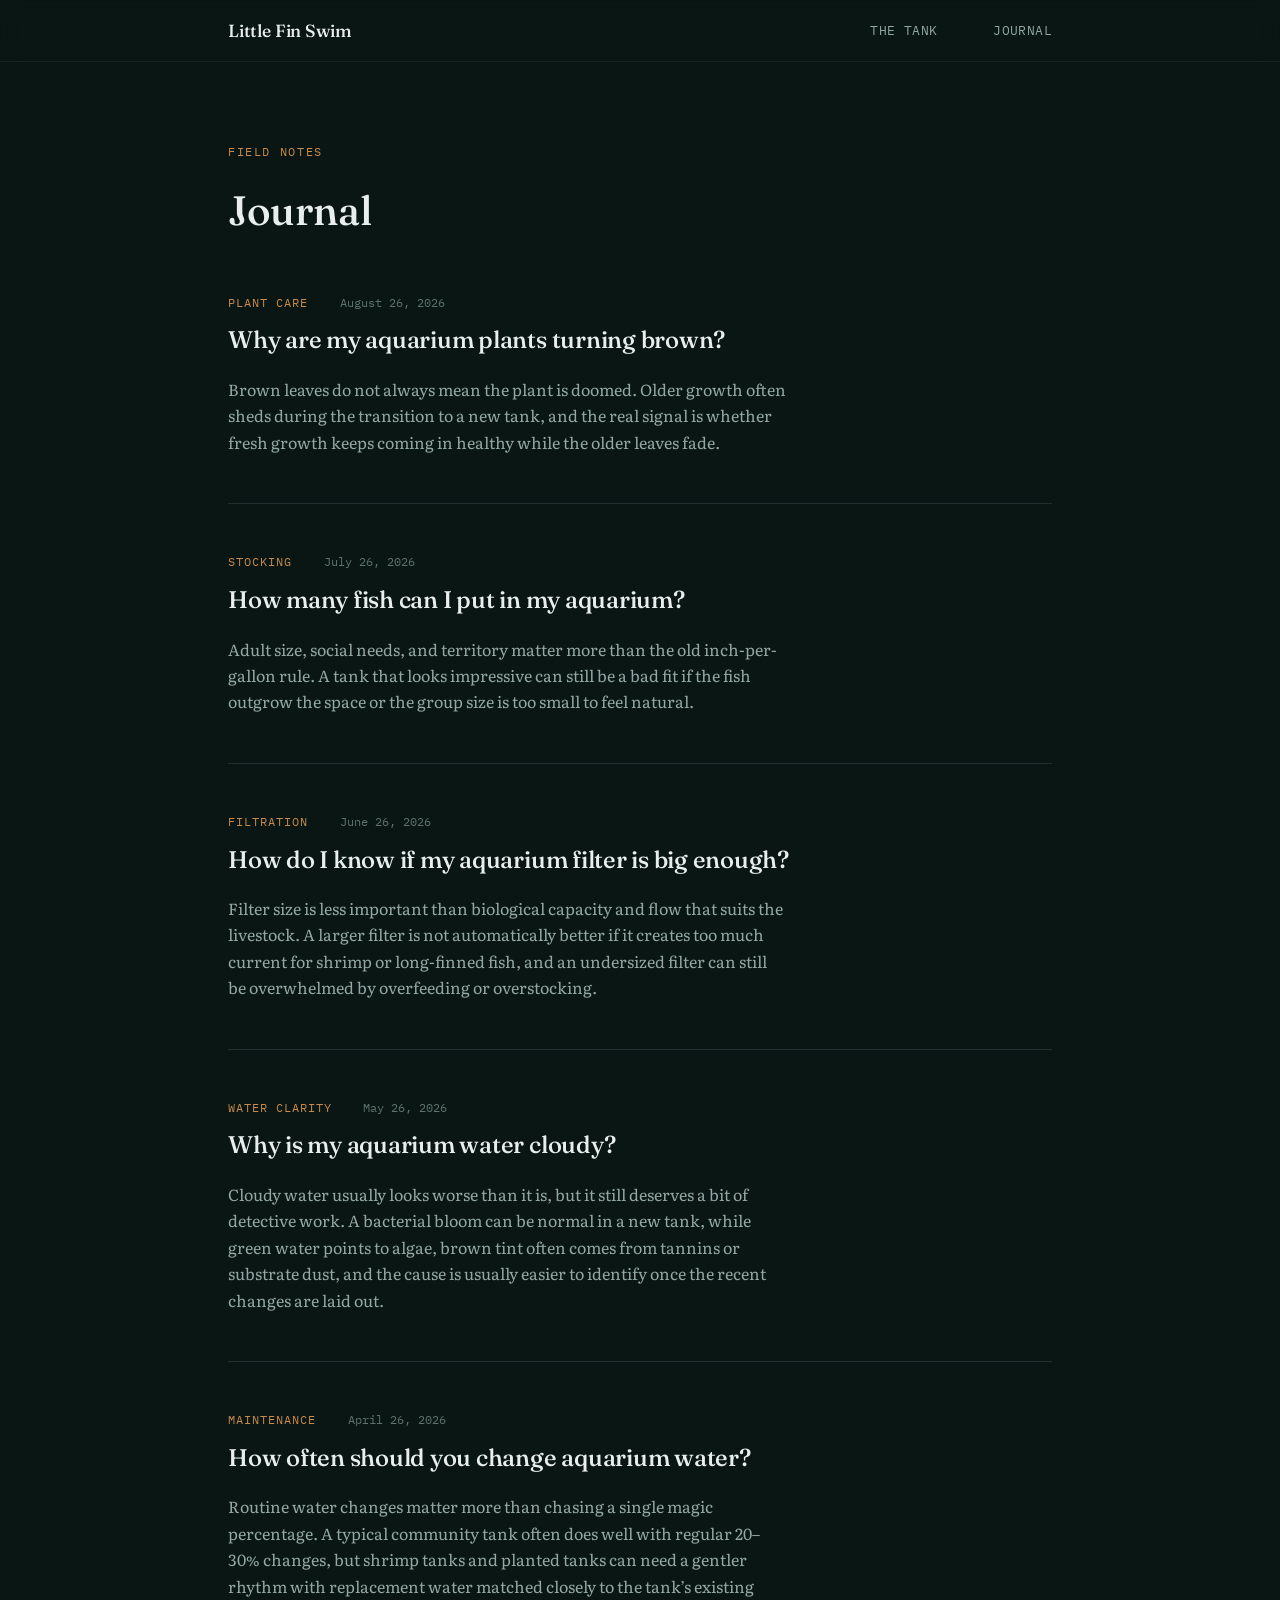
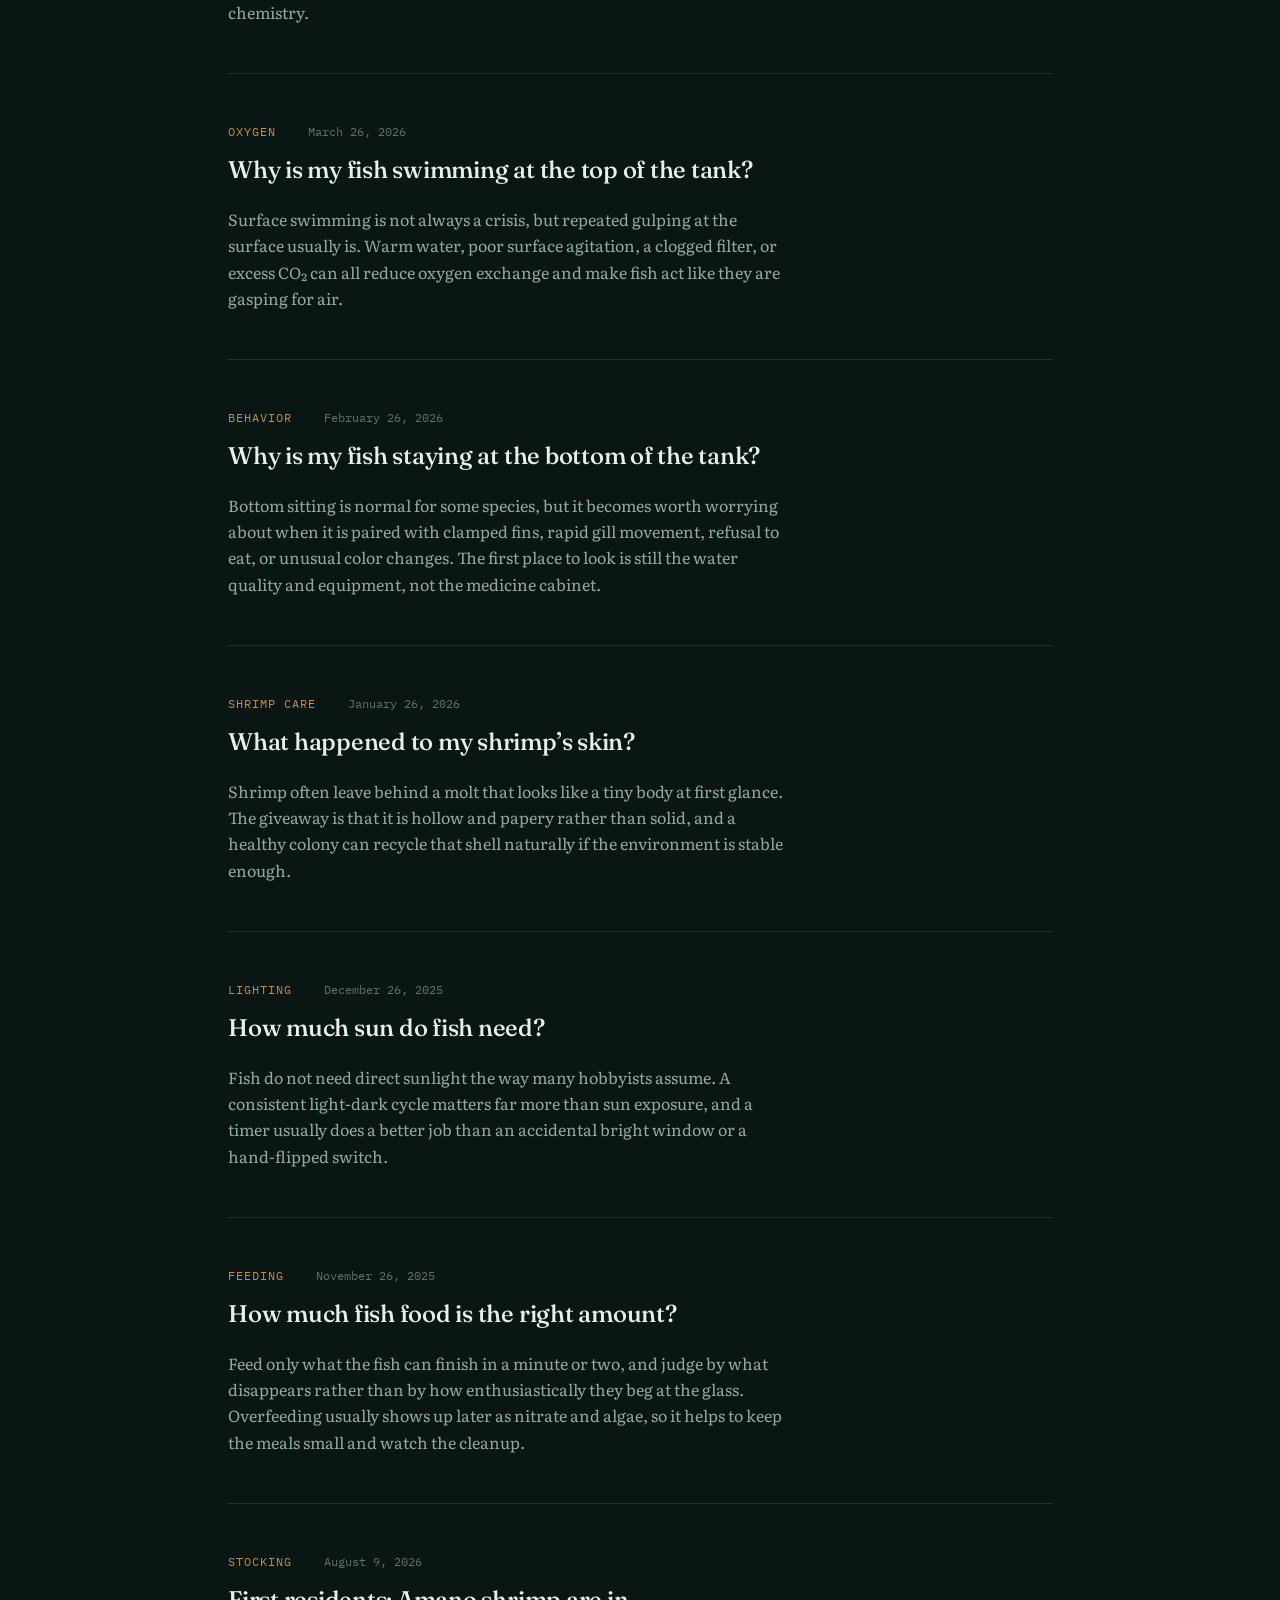
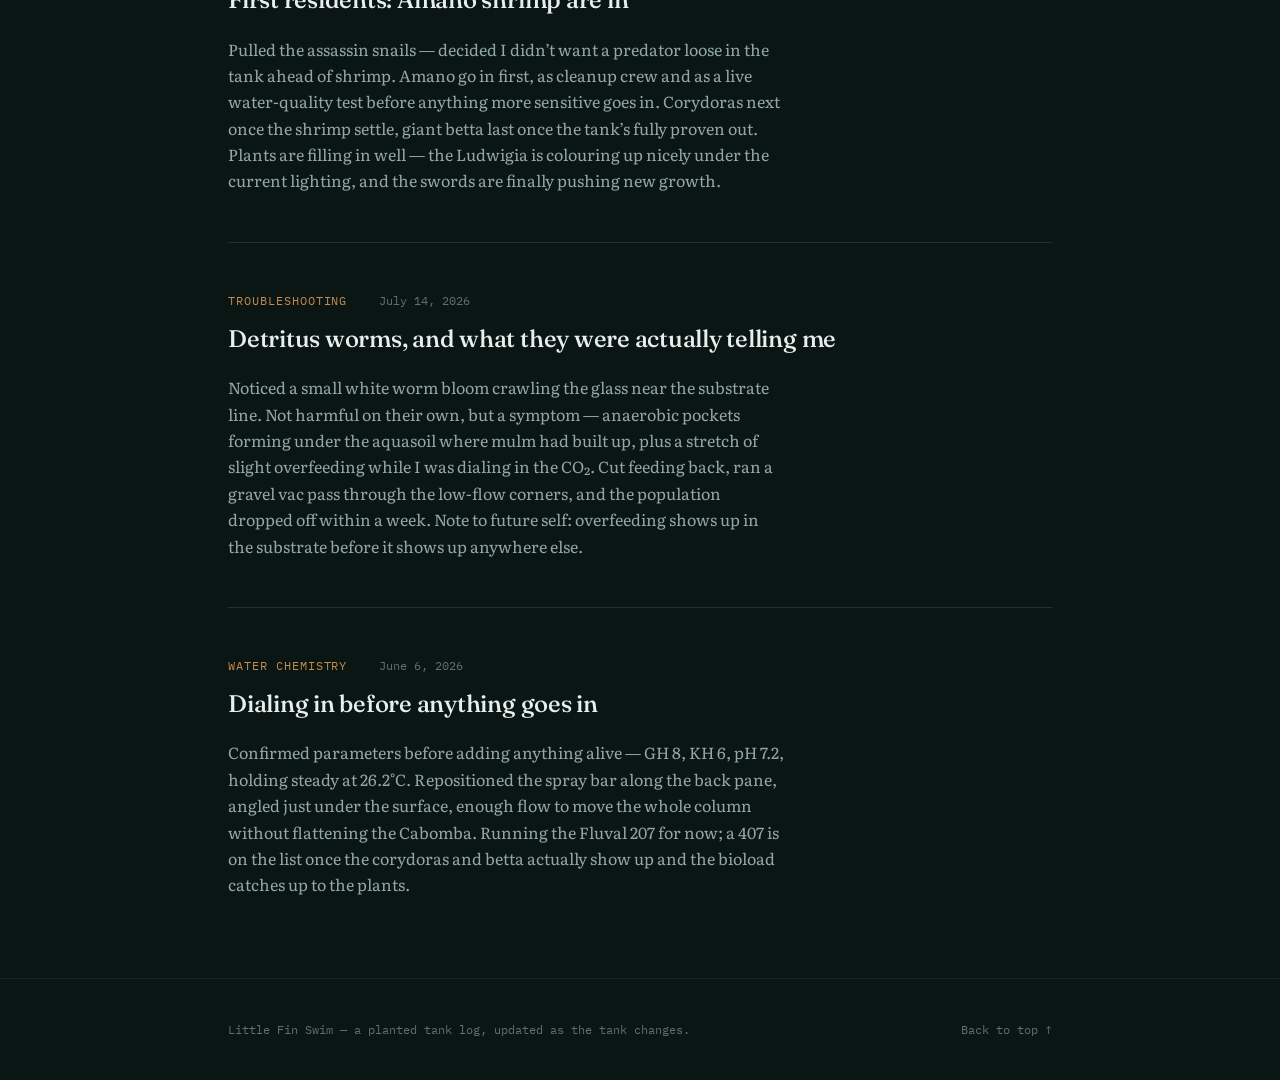
==== journal/index.html @ 365ba783 "Add monthly journal entries for aquarium questions Co-authored-by: ragingpersimmon <248596651+raging" ====
<!DOCTYPE html>
<html lang="en">
<head>
<meta charset="UTF-8">
<meta name="viewport" content="width=device-width, initial-scale=1.0">
<title>Journal — Little Fin Swim</title>
<meta name="description" content="Field notes from a 70L planted freshwater aquarium — stocking, water chemistry, and troubleshooting as the tank changes.">
<link rel="canonical" href="https://littlefinswim.net/journal/">
<meta property="og:type" content="website">
<meta property="og:url" content="https://littlefinswim.net/journal/">
<meta property="og:title" content="Journal — Little Fin Swim">
<meta property="og:description" content="Field notes from a 70L planted freshwater aquarium — stocking, water chemistry, and troubleshooting as the tank changes.">
<meta name="twitter:card" content="summary">
<meta name="twitter:url" content="https://littlefinswim.net/journal/">
<meta name="twitter:title" content="Journal — Little Fin Swim">
<meta name="twitter:description" content="Field notes from a 70L planted freshwater aquarium — stocking, water chemistry, and troubleshooting as the tank changes.">
<link rel="preconnect" href="https://fonts.googleapis.com">
<link rel="preconnect" href="https://fonts.gstatic.com" crossorigin>
<link href="https://fonts.googleapis.com/css2?family=Fraunces:ital,opsz,wght@0,9..144,300;0,9..144,400;0,9..144,600;1,9..144,400;1,9..144,500&family=Literata:ital,opsz,wght@0,7..72,400;0,7..72,500;1,7..72,400&family=IBM+Plex+Mono:wght@400;500;600&display=swap" rel="stylesheet">
<link rel="stylesheet" href="/style.css">
</head>
<body>

<header class="site-header">
  <div class="wrap site-header__inner">
    <a href="/" class="wordmark">Little Fin Swim</a>
    <nav class="site-nav">
      <a href="/tank/">The Tank</a>
      <a href="/journal/" aria-current="page">Journal</a>
    </nav>
  </div>
</header>

<main id="top">

  <section class="journal">
    <div class="wrap">
      <p class="eyebrow">Field notes</p>
      <h2 class="section-title">Journal</h2>

      <div class="entries">

        <article class="entry">
          <div class="entry__meta">
            <span class="entry__tag">Plant care</span>
            <time class="entry__date" datetime="2026-08-26">August 26, 2026</time>
          </div>
          <h3 class="entry__title">Why are my aquarium plants turning brown?</h3>
          <p>Brown leaves do not always mean the plant is doomed. Older growth often sheds during the transition to a new tank, and the real signal is whether fresh growth keeps coming in healthy while the older leaves fade.</p>
        </article>

        <article class="entry">
          <div class="entry__meta">
            <span class="entry__tag">Stocking</span>
            <time class="entry__date" datetime="2026-07-26">July 26, 2026</time>
          </div>
          <h3 class="entry__title">How many fish can I put in my aquarium?</h3>
          <p>Adult size, social needs, and territory matter more than the old inch-per-gallon rule. A tank that looks impressive can still be a bad fit if the fish outgrow the space or the group size is too small to feel natural.</p>
        </article>

        <article class="entry">
          <div class="entry__meta">
            <span class="entry__tag">Filtration</span>
            <time class="entry__date" datetime="2026-06-26">June 26, 2026</time>
          </div>
          <h3 class="entry__title">How do I know if my aquarium filter is big enough?</h3>
          <p>Filter size is less important than biological capacity and flow that suits the livestock. A larger filter is not automatically better if it creates too much current for shrimp or long-finned fish, and an undersized filter can still be overwhelmed by overfeeding or overstocking.</p>
        </article>

        <article class="entry">
          <div class="entry__meta">
            <span class="entry__tag">Water clarity</span>
            <time class="entry__date" datetime="2026-05-26">May 26, 2026</time>
          </div>
          <h3 class="entry__title">Why is my aquarium water cloudy?</h3>
          <p>Cloudy water usually looks worse than it is, but it still deserves a bit of detective work. A bacterial bloom can be normal in a new tank, while green water points to algae, brown tint often comes from tannins or substrate dust, and the cause is usually easier to identify once the recent changes are laid out.</p>
        </article>

        <article class="entry">
          <div class="entry__meta">
            <span class="entry__tag">Maintenance</span>
            <time class="entry__date" datetime="2026-04-26">April 26, 2026</time>
          </div>
          <h3 class="entry__title">How often should you change aquarium water?</h3>
          <p>Routine water changes matter more than chasing a single magic percentage. A typical community tank often does well with regular 20&ndash;30% changes, but shrimp tanks and planted tanks can need a gentler rhythm with replacement water matched closely to the tank&rsquo;s existing chemistry.</p>
        </article>

        <article class="entry">
          <div class="entry__meta">
            <span class="entry__tag">Oxygen</span>
            <time class="entry__date" datetime="2026-03-26">March 26, 2026</time>
          </div>
          <h3 class="entry__title">Why is my fish swimming at the top of the tank?</h3>
          <p>Surface swimming is not always a crisis, but repeated gulping at the surface usually is. Warm water, poor surface agitation, a clogged filter, or excess CO&#8322; can all reduce oxygen exchange and make fish act like they are gasping for air.</p>
        </article>

        <article class="entry">
          <div class="entry__meta">
            <span class="entry__tag">Behavior</span>
            <time class="entry__date" datetime="2026-02-26">February 26, 2026</time>
          </div>
          <h3 class="entry__title">Why is my fish staying at the bottom of the tank?</h3>
          <p>Bottom sitting is normal for some species, but it becomes worth worrying about when it is paired with clamped fins, rapid gill movement, refusal to eat, or unusual color changes. The first place to look is still the water quality and equipment, not the medicine cabinet.</p>
        </article>

        <article class="entry">
          <div class="entry__meta">
            <span class="entry__tag">Shrimp care</span>
            <time class="entry__date" datetime="2026-01-26">January 26, 2026</time>
          </div>
          <h3 class="entry__title">What happened to my shrimp&rsquo;s skin?</h3>
          <p>Shrimp often leave behind a molt that looks like a tiny body at first glance. The giveaway is that it is hollow and papery rather than solid, and a healthy colony can recycle that shell naturally if the environment is stable enough.</p>
        </article>

        <article class="entry">
          <div class="entry__meta">
            <span class="entry__tag">Lighting</span>
            <time class="entry__date" datetime="2025-12-26">December 26, 2025</time>
          </div>
          <h3 class="entry__title">How much sun do fish need?</h3>
          <p>Fish do not need direct sunlight the way many hobbyists assume. A consistent light-dark cycle matters far more than sun exposure, and a timer usually does a better job than an accidental bright window or a hand-flipped switch.</p>
        </article>

        <article class="entry">
          <div class="entry__meta">
            <span class="entry__tag">Feeding</span>
            <time class="entry__date" datetime="2025-11-26">November 26, 2025</time>
          </div>
          <h3 class="entry__title">How much fish food is the right amount?</h3>
          <p>Feed only what the fish can finish in a minute or two, and judge by what disappears rather than by how enthusiastically they beg at the glass. Overfeeding usually shows up later as nitrate and algae, so it helps to keep the meals small and watch the cleanup.</p>
        </article>

        <article class="entry">
          <div class="entry__meta">
            <span class="entry__tag">Stocking</span>
            <time class="entry__date" datetime="2026-08-09">August 9, 2026</time>
          </div>
          <h3 class="entry__title">First residents: Amano shrimp are in</h3>
          <p>Pulled the assassin snails — decided I didn&rsquo;t want a predator loose in the tank ahead of shrimp. Amano go in first, as cleanup crew and as a live water-quality test before anything more sensitive goes in. Corydoras next once the shrimp settle, giant betta last once the tank&rsquo;s fully proven out. Plants are filling in well — the Ludwigia is colouring up nicely under the current lighting, and the swords are finally pushing new growth.</p>
        </article>

        <article class="entry">
          <div class="entry__meta">
            <span class="entry__tag">Troubleshooting</span>
            <time class="entry__date" datetime="2026-07-14">July 14, 2026</time>
          </div>
          <h3 class="entry__title">Detritus worms, and what they were actually telling me</h3>
          <p>Noticed a small white worm bloom crawling the glass near the substrate line. Not harmful on their own, but a symptom — anaerobic pockets forming under the aquasoil where mulm had built up, plus a stretch of slight overfeeding while I was dialing in the CO&#8322;. Cut feeding back, ran a gravel vac pass through the low-flow corners, and the population dropped off within a week. Note to future self: overfeeding shows up in the substrate before it shows up anywhere else.</p>
        </article>

        <article class="entry">
          <div class="entry__meta">
            <span class="entry__tag">Water chemistry</span>
            <time class="entry__date" datetime="2026-06-06">June 6, 2026</time>
          </div>
          <h3 class="entry__title">Dialing in before anything goes in</h3>
          <p>Confirmed parameters before adding anything alive — GH 8, KH 6, pH 7.2, holding steady at 26.2&deg;C. Repositioned the spray bar along the back pane, angled just under the surface, enough flow to move the whole column without flattening the Cabomba. Running the Fluval 207 for now; a 407 is on the list once the corydoras and betta actually show up and the bioload catches up to the plants.</p>
        </article>

      </div>
    </div>
  </section>

</main>

<footer class="site-footer">
  <div class="wrap site-footer__inner">
    <p>Little Fin Swim — a planted tank log, updated as the tank changes.</p>
    <a href="#top" class="back-to-top">Back to top ↑</a>
  </div>
</footer>

<script src="/script.js"></script>
</body>
</html>
---- style.css ----
/* ===================================================================
  LITTLE FIN SWIM - design tokens
   Palette pulled from the subject itself: deep tank water, driftwood
   tannin, plant foliage, and the pale glint of light on the surface.
   =================================================================== */

:root {
  --color-bg:          #0A1614;   /* deep tank water */
  --color-bg-alt:      #0F2320;   /* slightly lifted water panel */
  --color-bg-panel:    #16110C;   /* substrate — dark warm brown-black */
  --color-text:        #E7EEEC;
  --color-text-muted:  #93A8A3;
  --color-text-faint:  #5E726D;

  --color-amber:       #C68A4B;   /* tannin / driftwood */
  --color-amber-soft:  #8C6238;
  --color-green:       #5C8A62;   /* plant growth */
  --color-green-soft:  #3E5E43;
  --color-surface:     #DCEEE8;   /* surface highlight */

  --color-border:      rgba(220, 238, 232, 0.12);
  --color-border-soft: rgba(220, 238, 232, 0.07);

  --font-display: 'Fraunces', 'Iowan Old Style', serif;
  --font-body:    'Literata', Georgia, serif;
  --font-mono:    'IBM Plex Mono', 'SFMono-Regular', Menlo, monospace;

  --wrap-width: 880px;
  --space-1: 0.5rem;
  --space-2: 1rem;
  --space-3: 1.75rem;
  --space-4: 3rem;
  --space-5: 5rem;
  --space-6: 8rem;

  --ease: cubic-bezier(0.16, 1, 0.3, 1);
}

/* ===================================================================
   Reset / base
   =================================================================== */

*, *::before, *::after { box-sizing: border-box; }

html {
  background: var(--color-bg);
  scroll-behavior: smooth;
}

body {
  margin: 0;
  background: var(--color-bg);
  color: var(--color-text);
  font-family: var(--font-body);
  line-height: 1.65;
  text-rendering: optimizeLegibility;
}

img, svg { display: block; max-width: 100%; }

a {
  color: inherit;
  text-underline-offset: 3px;
}

a:hover { text-decoration-color: currentColor; }

:focus-visible {
  outline: 2px solid var(--color-surface);
  outline-offset: 3px;
  border-radius: 2px;
}

.wrap {
  max-width: var(--wrap-width);
  margin-inline: auto;
  padding-inline: var(--space-3);
}

.eyebrow {
  font-family: var(--font-mono);
  font-size: 0.72rem;
  letter-spacing: 0.14em;
  text-transform: uppercase;
  color: var(--color-amber);
  margin: 0 0 var(--space-2);
}

.section-title {
  font-family: var(--font-display);
  font-weight: 500;
  font-size: clamp(1.9rem, 3.2vw, 2.6rem);
  margin: 0 0 var(--space-4);
  letter-spacing: -0.01em;
}

.note {
  font-family: var(--font-mono);
  font-size: 0.8rem;
  color: var(--color-text-faint);
}

/* ===================================================================
   Header
   =================================================================== */

.site-header {
  position: sticky;
  top: 0;
  z-index: 10;
  background: rgba(10, 22, 20, 0.82);
  backdrop-filter: blur(10px);
  border-bottom: 1px solid var(--color-border-soft);
}

.site-header__inner {
  display: flex;
  align-items: center;
  justify-content: space-between;
  padding-block: var(--space-2);
}

.wordmark {
  font-family: var(--font-display);
  font-weight: 500;
  font-size: 1.1rem;
  letter-spacing: -0.01em;
  text-decoration: none;
  white-space: nowrap;
}

.site-nav {
  display: flex;
  gap: var(--space-3);
  font-family: var(--font-mono);
  font-size: 0.8rem;
  letter-spacing: 0.03em;
  text-transform: uppercase;
}

.site-nav a { text-decoration: none; color: var(--color-text-muted); }
.site-nav a:hover { color: var(--color-surface); }
.site-nav a:not(:last-child) { margin-right: var(--space-3); }

/* ===================================================================
   Hero
   =================================================================== */

.hero {
  position: relative;
  padding-top: var(--space-6);
  padding-bottom: var(--space-4);
  overflow: hidden;
  background:
    radial-gradient(60% 50% at 50% 0%, rgba(92, 138, 98, 0.10), transparent 70%),
    var(--color-bg);
}

.hero__inner { position: relative; z-index: 2; text-align: center; }

.hero__title {
  font-family: var(--font-display);
  font-weight: 400;
  font-style: italic;
  font-size: clamp(2.8rem, 8vw, 5rem);
  line-height: 1.05;
  margin: 0 0 var(--space-3);
  letter-spacing: -0.01em;
}

.hero__tagline {
  font-size: 1.05rem;
  color: var(--color-text-muted);
  max-width: 34em;
  margin-inline: auto;
}

.tank-scene {
  position: relative;
  width: min(100%, 680px);
  aspect-ratio: 16 / 7;
  margin: var(--space-4) auto 0;
  overflow: hidden;
  border: 1px solid rgba(220, 238, 232, 0.18);
  border-radius: 8px;
  background:
    linear-gradient(180deg, rgba(220, 238, 232, 0.16), transparent 24%),
    radial-gradient(circle at 20% 15%, rgba(198, 138, 75, 0.20), transparent 30%),
    linear-gradient(180deg, #173a36 0%, #102623 58%, #15100b 100%);
  box-shadow: 0 28px 70px rgba(0, 0, 0, 0.32), inset 0 0 0 1px rgba(255, 255, 255, 0.03);
}

.tank-scene::before {
  content: '';
  position: absolute;
  inset: 11% 5% auto;
  height: 1px;
  background: linear-gradient(90deg, transparent, rgba(220, 238, 232, 0.7), transparent);
}

.tank-scene__water,
.tank-scene__light,
.tank-scene__bubbles,
.tank-scene__plant,
.tank-scene__wood,
.tank-scene__fish,
.tank-scene__shrimp,
.tank-scene__substrate { position: absolute; }

.tank-scene__water {
  inset: 0;
  background: repeating-linear-gradient(160deg, transparent 0 22px, rgba(220, 238, 232, 0.035) 23px 24px);
  opacity: 0.55;
}

.tank-scene__light {
  top: -16%;
  left: 18%;
  width: 22%;
  height: 130%;
  background: linear-gradient(90deg, transparent, rgba(220, 238, 232, 0.10), transparent);
  transform: rotate(12deg);
}

.tank-scene__substrate {
  left: 0;
  right: 0;
  bottom: 0;
  height: 18%;
  background:
    radial-gradient(circle at 10% 30%, rgba(198, 138, 75, 0.28) 0 2px, transparent 3px),
    radial-gradient(circle at 55% 45%, rgba(220, 238, 232, 0.13) 0 1px, transparent 2px),
    linear-gradient(180deg, #23180f, #120d08);
}

.tank-scene__plant { bottom: 15%; width: 26%; height: 58%; }
.tank-scene__plant--left { left: 8%; }
.tank-scene__plant--right { right: 8%; transform: scaleX(-1); }

.tank-scene__plant span {
  position: absolute;
  bottom: 0;
  width: 10px;
  border-radius: 999px 999px 0 0;
  background: linear-gradient(180deg, #79a76e, #315839);
  transform-origin: bottom center;
}

.tank-scene__plant span:nth-child(1) { left: 18%; height: 82%; transform: rotate(-8deg); }
.tank-scene__plant span:nth-child(2) { left: 42%; height: 100%; transform: rotate(5deg); }
.tank-scene__plant span:nth-child(3) { left: 64%; height: 70%; transform: rotate(13deg); }

.tank-scene__wood {
  left: 30%;
  bottom: 17%;
  width: 31%;
  height: 13%;
  border-radius: 55% 35% 45% 20%;
  background: linear-gradient(135deg, #6f4727, #2a190d 72%);
  transform: rotate(-7deg);
  box-shadow: inset 12px 0 22px rgba(255, 221, 170, 0.08);
}

.tank-scene__fish {
  right: 25%;
  top: 40%;
  width: 13%;
  height: 13%;
  border-radius: 64% 40% 54% 46%;
  background: linear-gradient(90deg, #b35f46, #253d3d);
  box-shadow: 18px 4px 0 -8px rgba(179, 95, 70, 0.75);
}

.tank-scene__fish::before {
  content: '';
  position: absolute;
  right: -22%;
  top: 18%;
  border-style: solid;
  border-width: 12px 0 12px 22px;
  border-color: transparent transparent transparent rgba(179, 95, 70, 0.72);
}

.tank-scene__shrimp {
  left: 20%;
  bottom: 22%;
  width: 8%;
  height: 6%;
  border: 2px solid rgba(220, 238, 232, 0.72);
  border-left-color: transparent;
  border-bottom-color: transparent;
  border-radius: 50%;
  transform: rotate(-12deg);
}

.tank-scene__shrimp::after {
  content: '';
  position: absolute;
  right: -10px;
  top: 45%;
  width: 18px;
  height: 1px;
  background: rgba(220, 238, 232, 0.55);
  transform: rotate(22deg);
}

.tank-scene__bubbles span {
  position: absolute;
  width: 6px;
  height: 6px;
  border: 1px solid rgba(220, 238, 232, 0.48);
  border-radius: 50%;
}

.tank-scene__bubbles span:nth-child(1) { left: 55%; top: 58%; }
.tank-scene__bubbles span:nth-child(2) { left: 57%; top: 44%; width: 4px; height: 4px; }
.tank-scene__bubbles span:nth-child(3) { left: 54%; top: 31%; width: 8px; height: 8px; }
.tank-scene__bubbles span:nth-child(4) { left: 58%; top: 20%; width: 3px; height: 3px; }

/* floating bubbles — restrained, slow, ambient only */
.hero__bubbles {
  position: absolute;
  inset: 0;
  z-index: 1;
  pointer-events: none;
}

.hero__bubbles span {
  position: absolute;
  bottom: -20px;
  width: 6px;
  height: 6px;
  border-radius: 50%;
  background: radial-gradient(circle at 35% 30%, rgba(220,238,232,0.55), rgba(220,238,232,0.05));
  animation: rise linear infinite;
  opacity: 0;
}

.hero__bubbles span:nth-child(1) { left: 8%;  width: 4px;  height: 4px;  animation-duration: 14s; animation-delay: 0s; }
.hero__bubbles span:nth-child(2) { left: 18%; width: 7px;  height: 7px;  animation-duration: 19s; animation-delay: 2s; }
.hero__bubbles span:nth-child(3) { left: 34%; width: 3px;  height: 3px;  animation-duration: 16s; animation-delay: 5s; }
.hero__bubbles span:nth-child(4) { left: 52%; width: 5px;  height: 5px;  animation-duration: 21s; animation-delay: 1s; }
.hero__bubbles span:nth-child(5) { left: 67%; width: 4px;  height: 4px;  animation-duration: 17s; animation-delay: 7s; }
.hero__bubbles span:nth-child(6) { left: 81%; width: 6px;  height: 6px;  animation-duration: 20s; animation-delay: 3s; }
.hero__bubbles span:nth-child(7) { left: 92%; width: 3px;  height: 3px;  animation-duration: 15s; animation-delay: 9s; }

@keyframes rise {
  0%   { transform: translateY(0) translateX(0);    opacity: 0; }
  8%   { opacity: 0.5; }
  92%  { opacity: 0.35; }
  100% { transform: translateY(-92vh) translateX(14px); opacity: 0; }
}

/* the surface line - signature element */
.surface-line {
  position: relative;
  z-index: 2;
  margin-block: var(--space-4);
  height: 40px;
}

.surface-line__svg {
  width: 100%;
  height: 60px;
  overflow: visible;
}

.surface-line__line {
  fill: none;
  stroke: url(#surfaceLineGradient);
  stroke-width: 1.5;
  stroke-linecap: round;
  animation: shimmer 10s var(--ease) infinite alternate;
}

.surface-line__glow {
  fill: none;
  stroke: var(--color-surface);
  stroke-width: 8;
  stroke-linecap: round;
  opacity: 0.06;
  filter: blur(4px);
}

@keyframes shimmer {
  0%   { stroke-width: 1.2; opacity: 0.75; }
  100% { stroke-width: 1.8; opacity: 1; }
}

.readout {
  display: flex;
  justify-content: center;
  gap: var(--space-4);
  margin: 0;
  padding: 0;
  flex-wrap: wrap;
}

.readout__item {
  text-align: center;
}

.readout__item:not(:last-child) { margin-right: var(--space-4); }

.readout__item dt {
  font-family: var(--font-mono);
  font-size: 0.68rem;
  letter-spacing: 0.12em;
  text-transform: uppercase;
  color: var(--color-text-faint);
  margin-bottom: 0.3rem;
}

.readout__item dd {
  font-family: var(--font-mono);
  font-size: 1.15rem;
  color: var(--color-surface);
  margin: 0;
}

/* section dividers - smaller echo of the surface motif */
.divider {
  line-height: 0;
  color: var(--color-border);
}

.divider svg {
  width: 100%;
  height: 24px;
}

.divider path {
  fill: none;
  stroke: currentColor;
  stroke-width: 1;
}

/* ===================================================================
   Tank section
   =================================================================== */

.tank {
  padding-block: var(--space-5);
  background: var(--color-bg-alt);
}

.tank__grid {
  display: grid;
  grid-template-columns: 1fr 1fr;
  gap: var(--space-4);
}

.spec-card {
  background: var(--color-bg-panel);
  border: 1px solid var(--color-border-soft);
  border-radius: 6px;
  padding: var(--space-3);
}

.spec-card__title {
  font-family: var(--font-mono);
  font-size: 0.78rem;
  letter-spacing: 0.1em;
  text-transform: uppercase;
  color: var(--color-green);
  margin: 0 0 var(--space-2);
}

.spec-card__title--spaced { margin-top: var(--space-3); }

.spec-list {
  margin: 0;
  display: grid;
  gap: var(--space-2);
}

.spec-list__row {
  display: grid;
  grid-template-columns: 9rem 1fr;
  gap: var(--space-2);
  padding-bottom: var(--space-2);
  border-bottom: 1px solid var(--color-border-soft);
}

.spec-list__row:last-child { border-bottom: none; padding-bottom: 0; }

.spec-list__row dt {
  font-family: var(--font-mono);
  font-size: 0.78rem;
  color: var(--color-text-faint);
}

.spec-list__row dd {
  margin: 0;
  font-size: 0.95rem;
}

.plant-list {
  list-style: none;
  margin: 0 0 var(--space-1);
  padding: 0;
  display: grid;
  gap: 0.55rem;
}

.plant-list li {
  font-size: 0.95rem;
  padding-left: 1.1rem;
  position: relative;
}

.plant-list li::before {
  content: '';
  position: absolute;
  left: 0;
  top: 0.55em;
  width: 5px;
  height: 5px;
  border-radius: 50%;
  background: var(--color-green);
}

.stocking-plan {
  list-style: none;
  margin: 0 0 var(--space-2);
  padding: 0;
  display: flex;
  flex-wrap: wrap;
  gap: 0.5rem;
  align-items: center;
  font-family: var(--font-mono);
  font-size: 0.85rem;
}

.stocking-plan li {
  padding: 0.3rem 0.7rem;
  border: 1px solid var(--color-border);
  border-radius: 100px;
  color: var(--color-text-muted);
}

.stocking-plan li.is-done {
  border-color: var(--color-green);
  color: var(--color-surface);
}

.stocking-plan li:not(:last-child)::after {
  content: '→';
  margin-left: 0.6rem;
  color: var(--color-text-faint);
}

/* ===================================================================
   Journal section
   =================================================================== */

.journal { padding-block: var(--space-5); }

.entries {
  display: grid;
  gap: var(--space-4);
}

.entry {
  padding-top: var(--space-4);
  border-top: 1px solid var(--color-border);
}

.entry:first-child { border-top: none; padding-top: 0; }

.entry__meta {
  display: flex;
  align-items: center;
  gap: var(--space-2);
  margin-bottom: var(--space-1);
  font-family: var(--font-mono);
  font-size: 0.75rem;
}

.entry__tag {
  color: var(--color-amber);
  text-transform: uppercase;
  letter-spacing: 0.08em;
  margin-right: var(--space-2);
}

.entry__date {
  color: var(--color-text-faint);
}

.entry__title {
  font-family: var(--font-display);
  font-weight: 500;
  font-size: 1.5rem;
  margin: 0 0 var(--space-2);
  letter-spacing: -0.01em;
}

.entry p {
  margin: 0;
  color: var(--color-text-muted);
  max-width: 62ch;
}

.entry p em, .entry p i { color: var(--color-text); }

/* ===================================================================
   Page nav — homepage links out to subpages
   =================================================================== */

.page-nav { padding-block: var(--space-5); }

.page-nav__list {
  list-style: none;
  margin: 0;
  padding: 0;
  display: grid;
  grid-template-columns: 1fr 1fr;
  gap: var(--space-4);
}

.page-nav__link {
  display: block;
  height: 100%;
  padding: var(--space-3);
  background: var(--color-bg-panel);
  border: 1px solid var(--color-border-soft);
  border-radius: 6px;
  text-decoration: none;
}

.page-nav__link:hover { border-color: var(--color-border); }

.page-nav__link:hover .page-nav__title { color: var(--color-surface); }

.page-nav__title {
  display: block;
  font-family: var(--font-display);
  font-weight: 500;
  font-size: 1.3rem;
  letter-spacing: -0.01em;
  color: var(--color-text);
  margin-bottom: var(--space-1);
}

.page-nav__title::after {
  content: ' →';
  color: var(--color-amber);
}

.page-nav__desc {
  display: block;
  font-size: 0.9rem;
  color: var(--color-text-muted);
}

/* ===================================================================
   Footer
   =================================================================== */

.site-footer {
  border-top: 1px solid var(--color-border-soft);
  padding-block: var(--space-3);
}

.site-footer__inner {
  display: flex;
  justify-content: space-between;
  align-items: center;
  flex-wrap: wrap;
  gap: var(--space-2);
  font-family: var(--font-mono);
  font-size: 0.78rem;
  color: var(--color-text-faint);
}

.back-to-top { text-decoration: none; }
.back-to-top:hover { color: var(--color-surface); }

/* ===================================================================
   Responsive
   =================================================================== */

@media (max-width: 760px) {
  :root { --wrap-width: 100%; }

  .tank__grid { grid-template-columns: 1fr; }

  .page-nav__list { grid-template-columns: 1fr; }

  .site-nav { gap: var(--space-2); }

  .readout { gap: var(--space-3); }

  .spec-list__row { grid-template-columns: 1fr; gap: 0.25rem; }
}

/* ===================================================================
   Reduced motion
   =================================================================== */

@media (prefers-reduced-motion: reduce) {
  html { scroll-behavior: auto; }

  .hero__bubbles span { animation: none; display: none; }
  .surface-line__line { animation: none; }
}
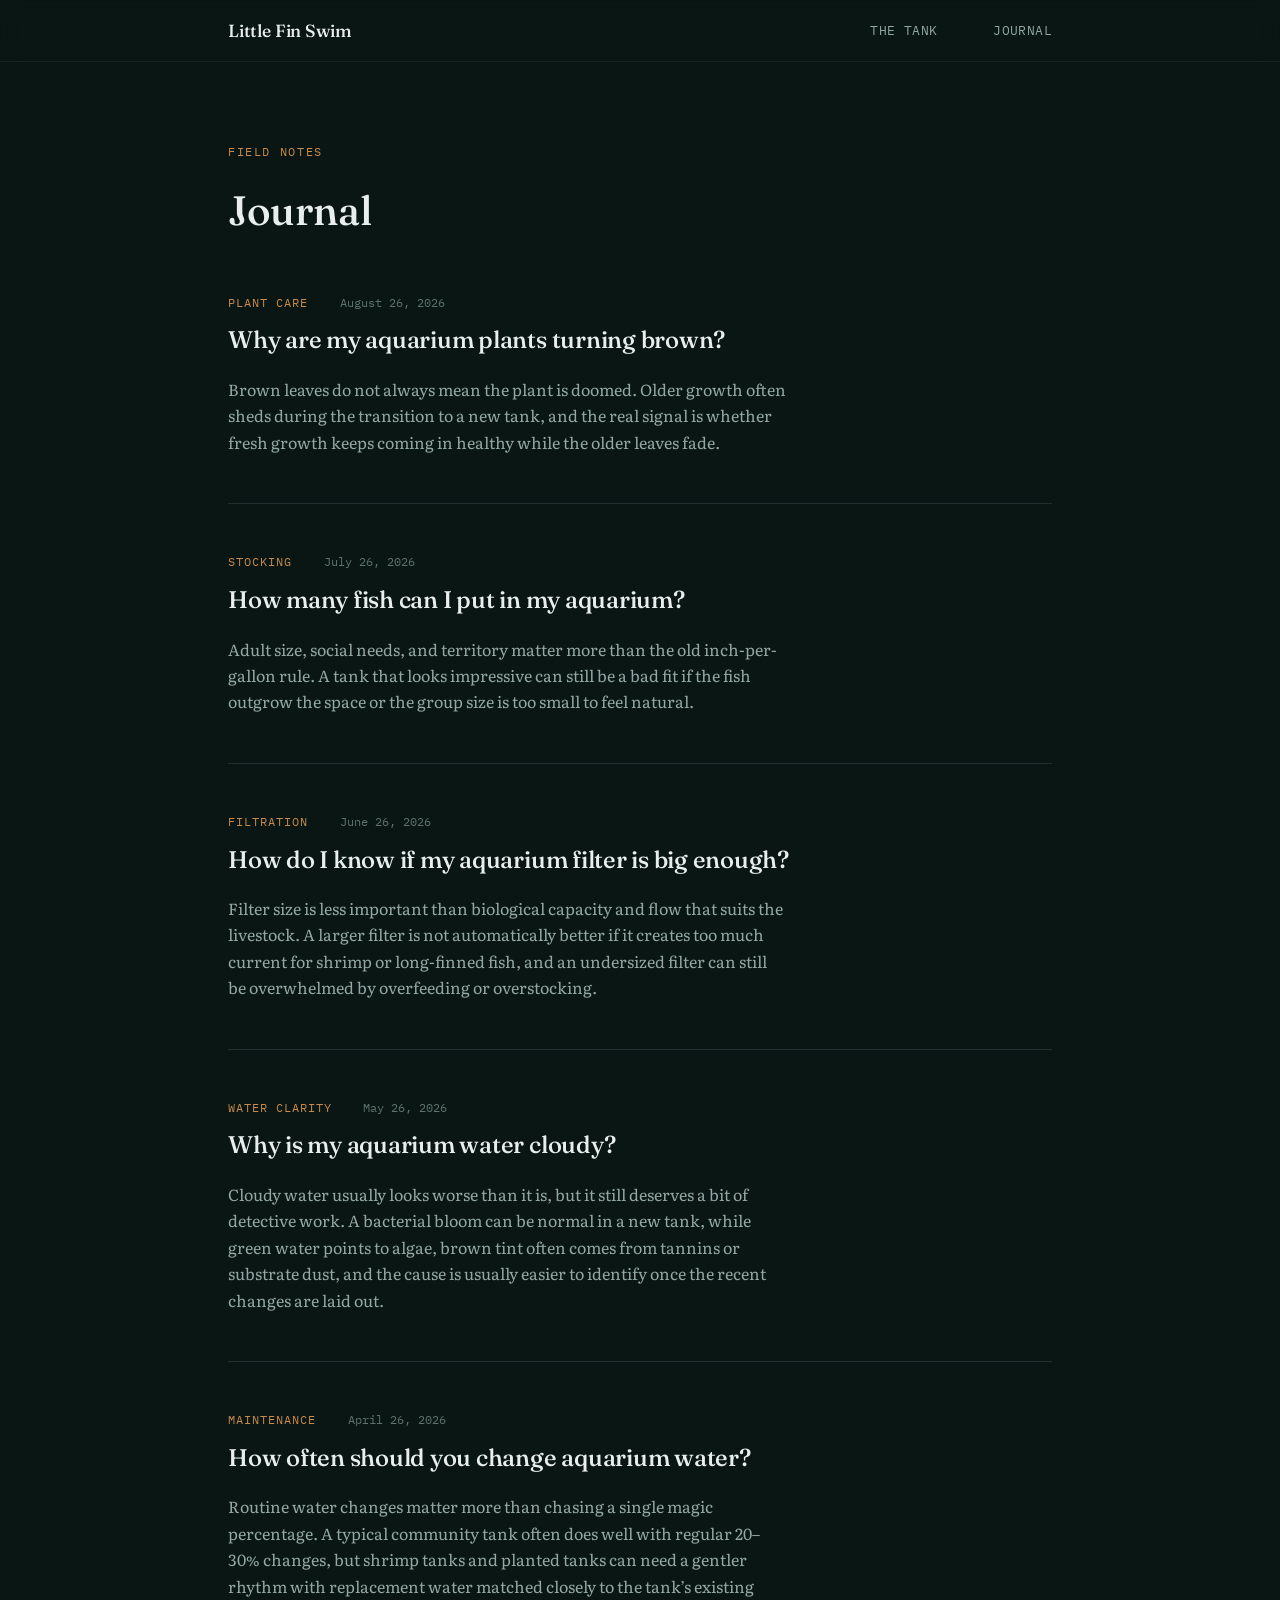
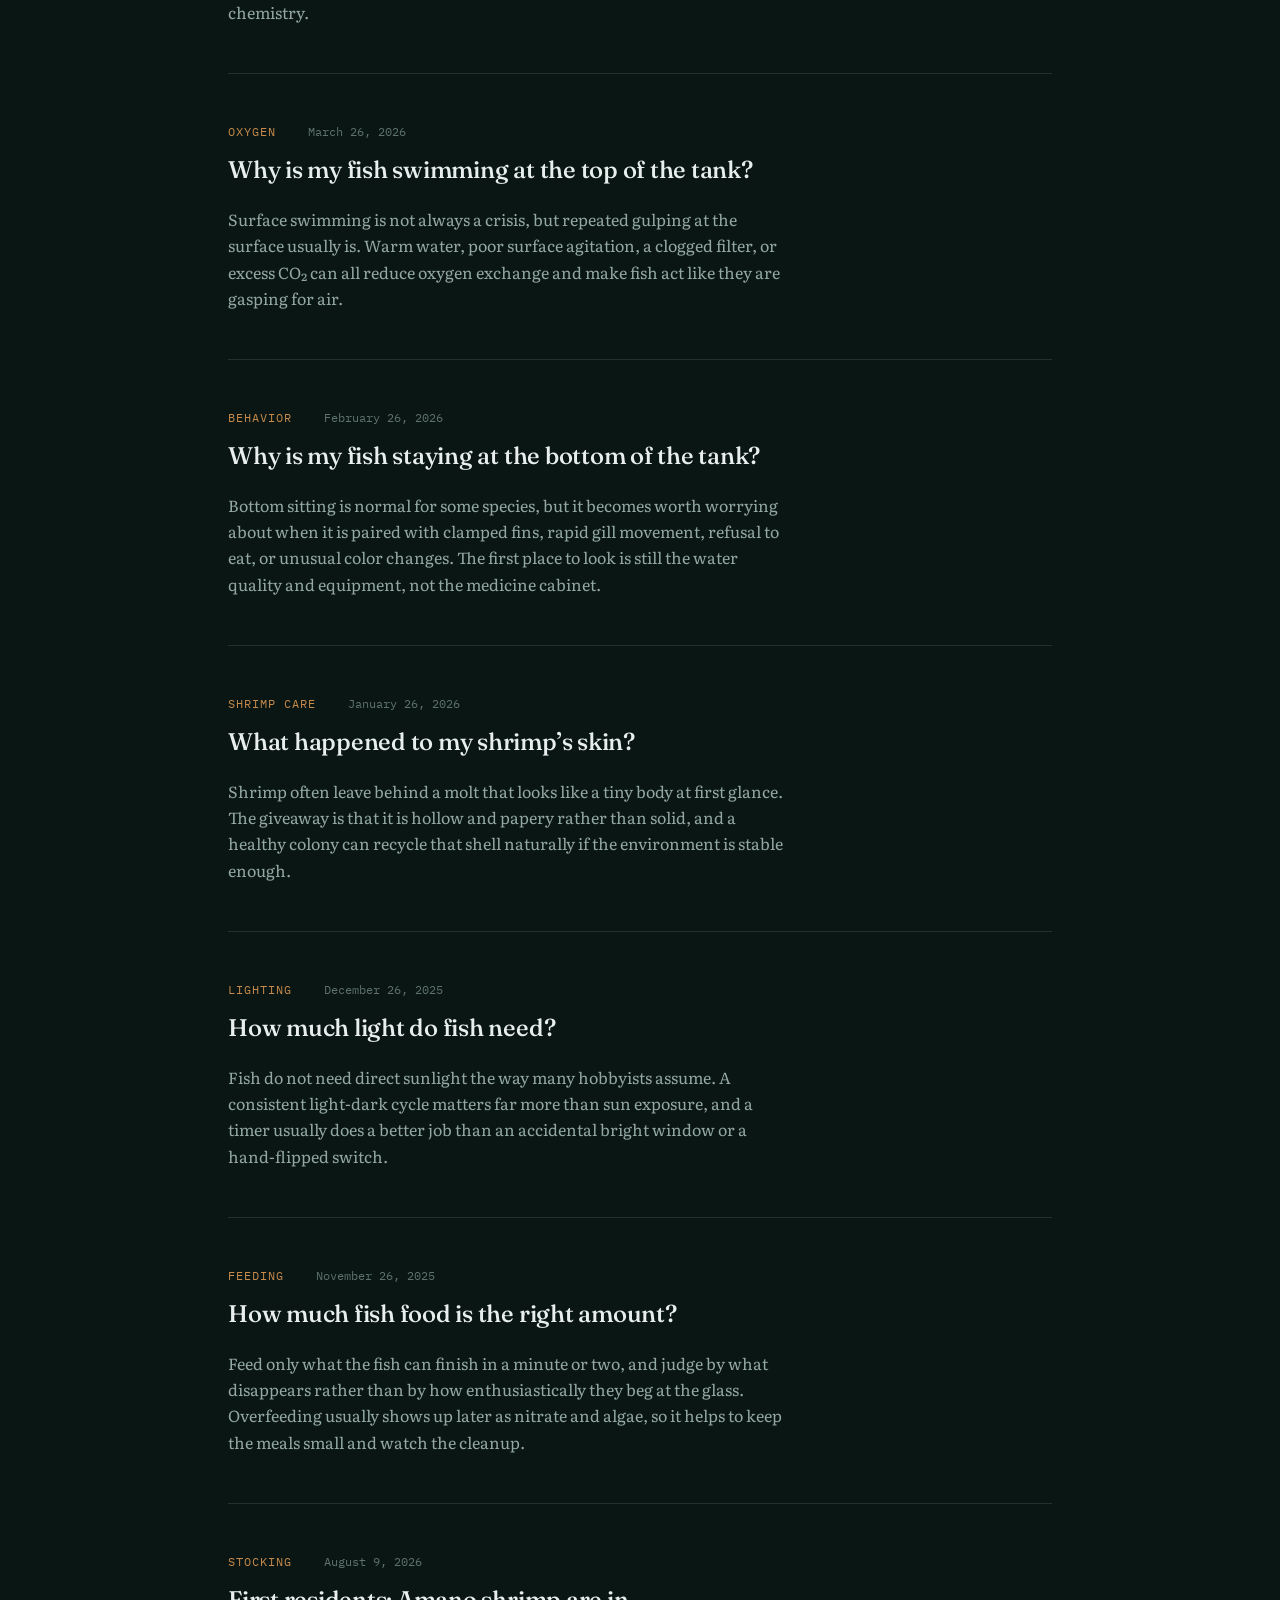
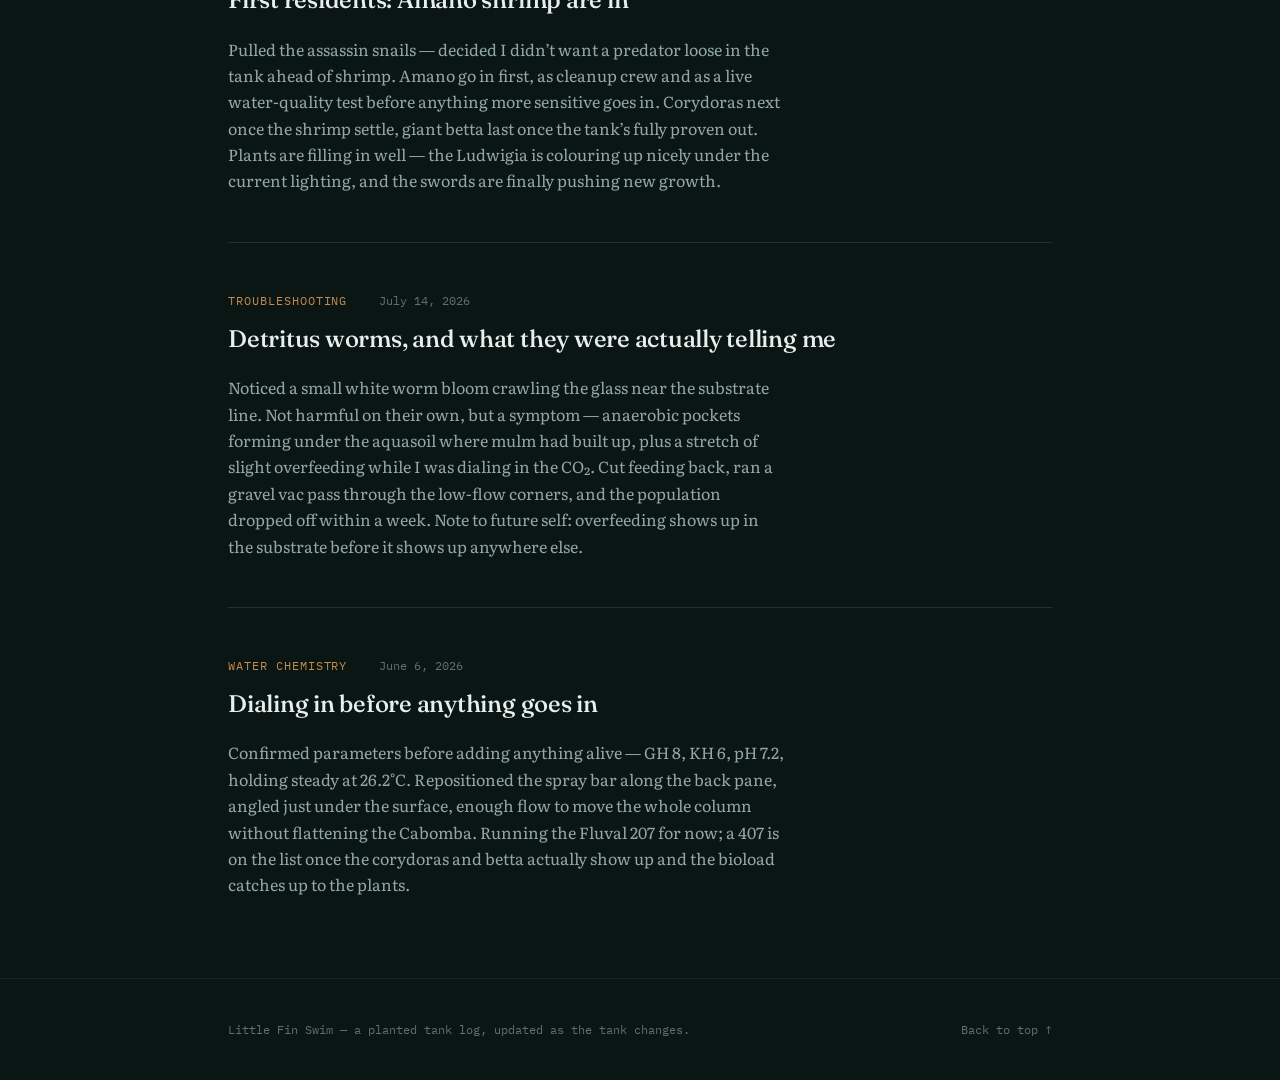
==== commit 6ebd0634: "Apply remaining changes Co-authored-by: ragingpersimmon <248596651+ragingpersimmon@users.noreply.git" ====
--- a/journal/index.html
+++ b/journal/index.html
@@ -117,7 +117,7 @@
             <span class="entry__tag">Lighting</span>
             <time class="entry__date" datetime="2025-12-26">December 26, 2025</time>
           </div>
-          <h3 class="entry__title">How much sun do fish need?</h3>
+          <h3 class="entry__title">How much light do fish need?</h3>
           <p>Fish do not need direct sunlight the way many hobbyists assume. A consistent light-dark cycle matters far more than sun exposure, and a timer usually does a better job than an accidental bright window or a hand-flipped switch.</p>
         </article>
 
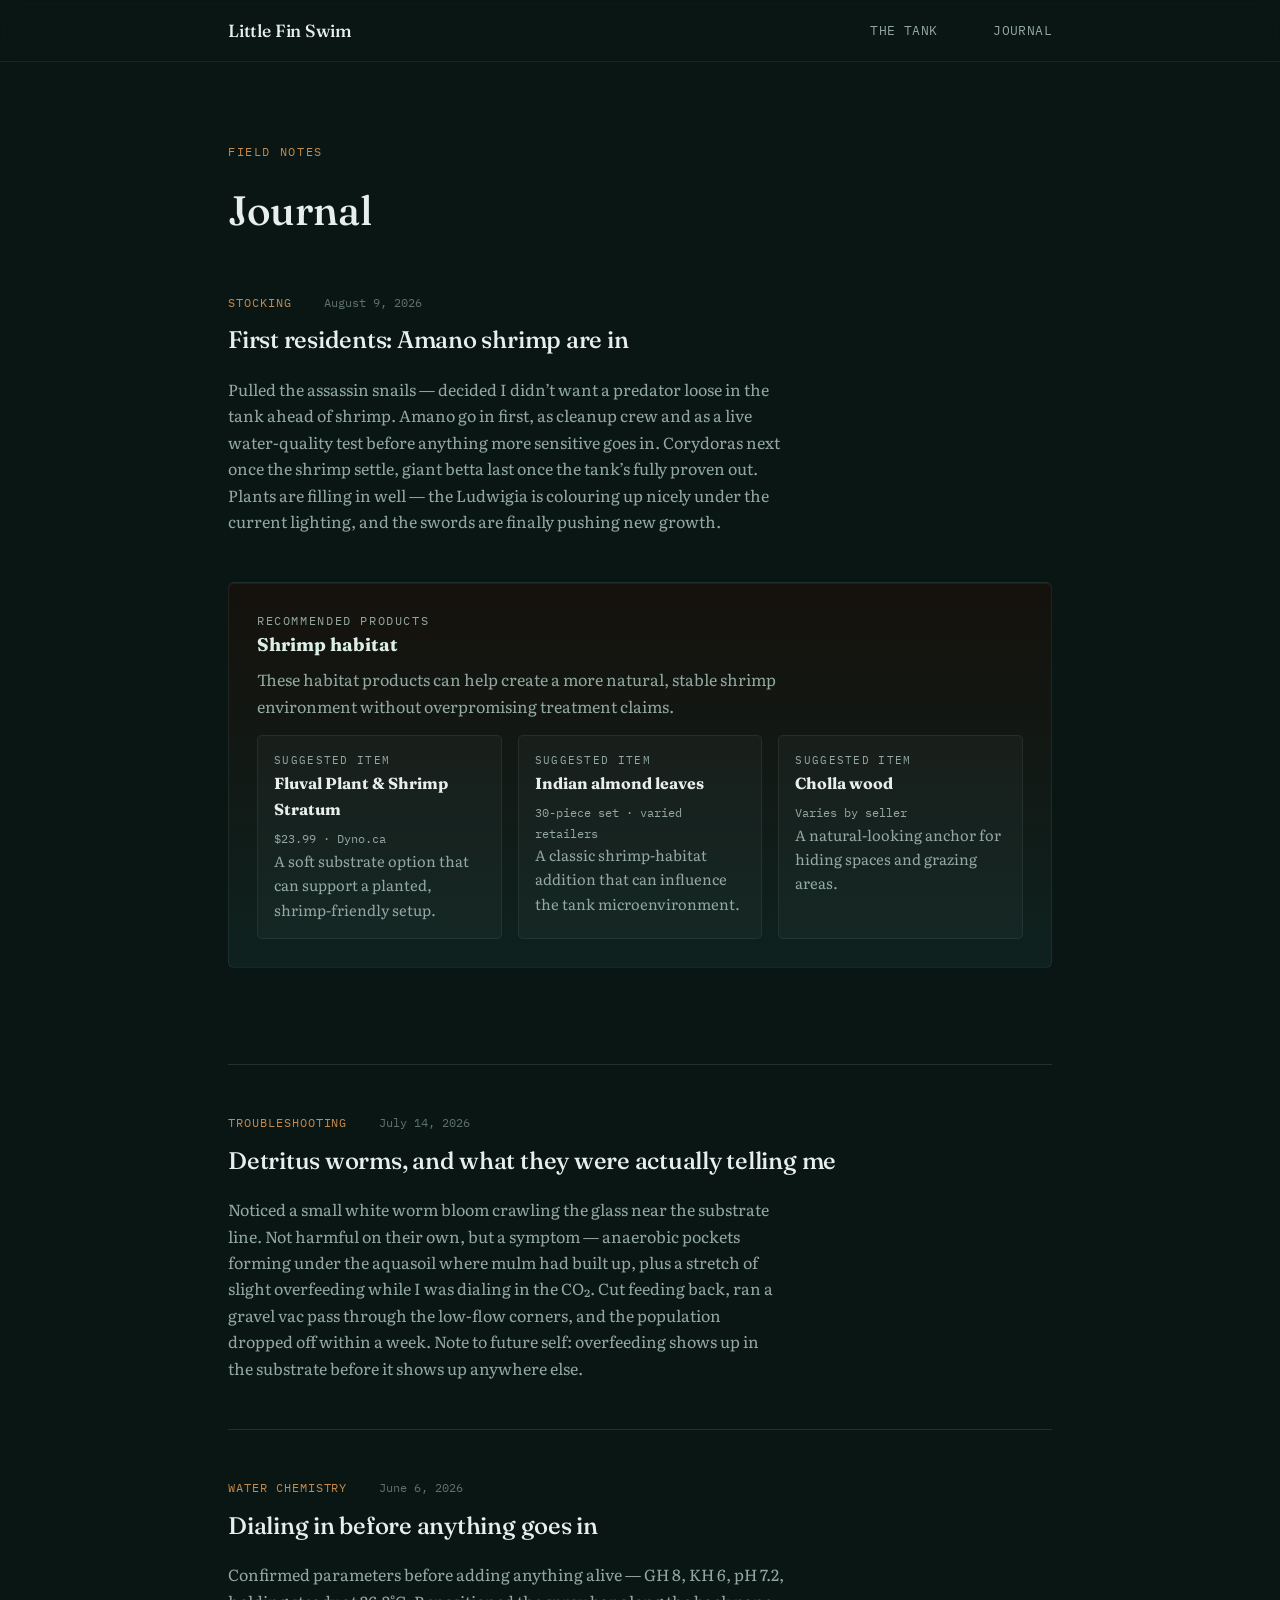
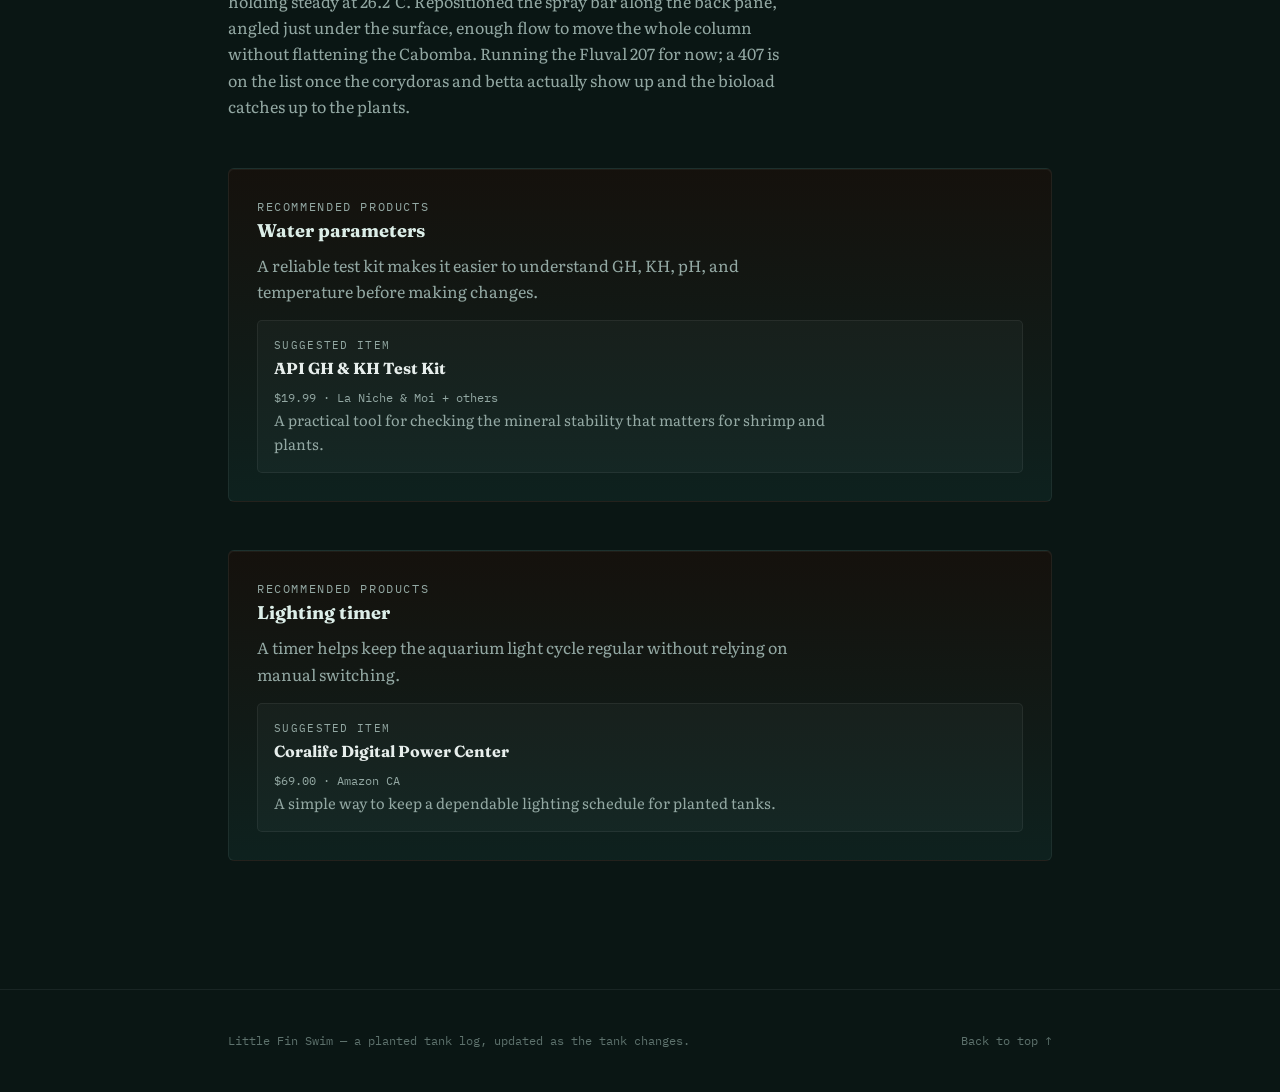
==== commit 5a1a0be3: "Add product recommendation plugin modules to journal and tank pages Co-authored-by: ragingpersimmon " ====
--- a/journal/index.html
+++ b/journal/index.html
@@ -42,101 +42,12 @@
 
         <article class="entry">
           <div class="entry__meta">
-            <span class="entry__tag">Plant care</span>
-            <time class="entry__date" datetime="2026-08-26">August 26, 2026</time>
-          </div>
-          <h3 class="entry__title">Why are my aquarium plants turning brown?</h3>
-          <p>Brown leaves do not always mean the plant is doomed. Older growth often sheds during the transition to a new tank, and the real signal is whether fresh growth keeps coming in healthy while the older leaves fade.</p>
-        </article>
-
-        <article class="entry">
-          <div class="entry__meta">
-            <span class="entry__tag">Stocking</span>
-            <time class="entry__date" datetime="2026-07-26">July 26, 2026</time>
-          </div>
-          <h3 class="entry__title">How many fish can I put in my aquarium?</h3>
-          <p>Adult size, social needs, and territory matter more than the old inch-per-gallon rule. A tank that looks impressive can still be a bad fit if the fish outgrow the space or the group size is too small to feel natural.</p>
-        </article>
-
-        <article class="entry">
-          <div class="entry__meta">
-            <span class="entry__tag">Filtration</span>
-            <time class="entry__date" datetime="2026-06-26">June 26, 2026</time>
-          </div>
-          <h3 class="entry__title">How do I know if my aquarium filter is big enough?</h3>
-          <p>Filter size is less important than biological capacity and flow that suits the livestock. A larger filter is not automatically better if it creates too much current for shrimp or long-finned fish, and an undersized filter can still be overwhelmed by overfeeding or overstocking.</p>
-        </article>
-
-        <article class="entry">
-          <div class="entry__meta">
-            <span class="entry__tag">Water clarity</span>
-            <time class="entry__date" datetime="2026-05-26">May 26, 2026</time>
-          </div>
-          <h3 class="entry__title">Why is my aquarium water cloudy?</h3>
-          <p>Cloudy water usually looks worse than it is, but it still deserves a bit of detective work. A bacterial bloom can be normal in a new tank, while green water points to algae, brown tint often comes from tannins or substrate dust, and the cause is usually easier to identify once the recent changes are laid out.</p>
-        </article>
-
-        <article class="entry">
-          <div class="entry__meta">
-            <span class="entry__tag">Maintenance</span>
-            <time class="entry__date" datetime="2026-04-26">April 26, 2026</time>
-          </div>
-          <h3 class="entry__title">How often should you change aquarium water?</h3>
-          <p>Routine water changes matter more than chasing a single magic percentage. A typical community tank often does well with regular 20&ndash;30% changes, but shrimp tanks and planted tanks can need a gentler rhythm with replacement water matched closely to the tank&rsquo;s existing chemistry.</p>
-        </article>
-
-        <article class="entry">
-          <div class="entry__meta">
-            <span class="entry__tag">Oxygen</span>
-            <time class="entry__date" datetime="2026-03-26">March 26, 2026</time>
-          </div>
-          <h3 class="entry__title">Why is my fish swimming at the top of the tank?</h3>
-          <p>Surface swimming is not always a crisis, but repeated gulping at the surface usually is. Warm water, poor surface agitation, a clogged filter, or excess CO&#8322; can all reduce oxygen exchange and make fish act like they are gasping for air.</p>
-        </article>
-
-        <article class="entry">
-          <div class="entry__meta">
-            <span class="entry__tag">Behavior</span>
-            <time class="entry__date" datetime="2026-02-26">February 26, 2026</time>
-          </div>
-          <h3 class="entry__title">Why is my fish staying at the bottom of the tank?</h3>
-          <p>Bottom sitting is normal for some species, but it becomes worth worrying about when it is paired with clamped fins, rapid gill movement, refusal to eat, or unusual color changes. The first place to look is still the water quality and equipment, not the medicine cabinet.</p>
-        </article>
-
-        <article class="entry">
-          <div class="entry__meta">
-            <span class="entry__tag">Shrimp care</span>
-            <time class="entry__date" datetime="2026-01-26">January 26, 2026</time>
-          </div>
-          <h3 class="entry__title">What happened to my shrimp&rsquo;s skin?</h3>
-          <p>Shrimp often leave behind a molt that looks like a tiny body at first glance. The giveaway is that it is hollow and papery rather than solid, and a healthy colony can recycle that shell naturally if the environment is stable enough.</p>
-        </article>
-
-        <article class="entry">
-          <div class="entry__meta">
-            <span class="entry__tag">Lighting</span>
-            <time class="entry__date" datetime="2025-12-26">December 26, 2025</time>
-          </div>
-          <h3 class="entry__title">How much light do fish need?</h3>
-          <p>Fish do not need direct sunlight the way many hobbyists assume. A consistent light-dark cycle matters far more than sun exposure, and a timer usually does a better job than an accidental bright window or a hand-flipped switch.</p>
-        </article>
-
-        <article class="entry">
-          <div class="entry__meta">
-            <span class="entry__tag">Feeding</span>
-            <time class="entry__date" datetime="2025-11-26">November 26, 2025</time>
-          </div>
-          <h3 class="entry__title">How much fish food is the right amount?</h3>
-          <p>Feed only what the fish can finish in a minute or two, and judge by what disappears rather than by how enthusiastically they beg at the glass. Overfeeding usually shows up later as nitrate and algae, so it helps to keep the meals small and watch the cleanup.</p>
-        </article>
-
-        <article class="entry">
-          <div class="entry__meta">
             <span class="entry__tag">Stocking</span>
             <time class="entry__date" datetime="2026-08-09">August 9, 2026</time>
           </div>
           <h3 class="entry__title">First residents: Amano shrimp are in</h3>
           <p>Pulled the assassin snails — decided I didn&rsquo;t want a predator loose in the tank ahead of shrimp. Amano go in first, as cleanup crew and as a live water-quality test before anything more sensitive goes in. Corydoras next once the shrimp settle, giant betta last once the tank&rsquo;s fully proven out. Plants are filling in well — the Ludwigia is colouring up nicely under the current lighting, and the swords are finally pushing new growth.</p>
+          <div class="product-plugin-anchor" data-product-plugin-id="shrimp-habitat"></div>
         </article>
 
         <article class="entry">
@@ -155,6 +66,8 @@
           </div>
           <h3 class="entry__title">Dialing in before anything goes in</h3>
           <p>Confirmed parameters before adding anything alive — GH 8, KH 6, pH 7.2, holding steady at 26.2&deg;C. Repositioned the spray bar along the back pane, angled just under the surface, enough flow to move the whole column without flattening the Cabomba. Running the Fluval 207 for now; a 407 is on the list once the corydoras and betta actually show up and the bioload catches up to the plants.</p>
+          <div class="product-plugin-anchor" data-product-plugin-id="water-parameters"></div>
+          <div class="product-plugin-anchor" data-product-plugin-id="lighting-timer"></div>
         </article>
 
       </div>
--- a/style.css
+++ b/style.css
@@ -604,6 +604,78 @@
 
 .entry p em, .entry p i { color: var(--color-text); }
 
+.product-plugin-anchor {
+  margin-block: var(--space-3);
+}
+
+.product-module {
+  margin-block: var(--space-4);
+  padding: var(--space-3);
+  border: 1px solid var(--color-border-soft);
+  border-radius: 6px;
+  background: linear-gradient(180deg, rgba(22, 17, 12, 0.95), rgba(15, 35, 32, 0.92));
+  box-shadow: inset 0 1px 0 rgba(220, 238, 232, 0.05);
+}
+
+.product-module__header {
+  margin-bottom: var(--space-2);
+}
+
+.product-module__title {
+  margin: 0 0 0.35rem;
+  font-family: var(--font-display);
+  font-size: 1.15rem;
+  color: var(--color-surface);
+}
+
+.product-module__intro {
+  margin: 0;
+  color: var(--color-text-muted);
+  max-width: 60ch;
+}
+
+.product-module__grid {
+  display: grid;
+  gap: var(--space-2);
+  grid-template-columns: repeat(auto-fit, minmax(220px, 1fr));
+}
+
+.product-card {
+  padding: 1rem;
+  border-radius: 5px;
+  background: rgba(220, 238, 232, 0.03);
+  border: 1px solid var(--color-border-soft);
+}
+
+.product-card__eyebrow {
+  margin: 0 0 0.45rem;
+  font-family: var(--font-mono);
+  font-size: 0.68rem;
+  letter-spacing: 0.12em;
+  text-transform: uppercase;
+  color: var(--color-amber);
+}
+
+.product-card__name {
+  margin: 0 0 0.35rem;
+  font-family: var(--font-display);
+  font-size: 1rem;
+  color: var(--color-text);
+}
+
+.product-card__meta {
+  margin: 0 0 0.35rem;
+  font-family: var(--font-mono);
+  font-size: 0.78rem;
+  color: var(--color-green);
+}
+
+.product-card__detail {
+  margin: 0;
+  color: var(--color-text-muted);
+  font-size: 0.92rem;
+}
+
 /* ===================================================================
    Page nav — homepage links out to subpages
    =================================================================== */
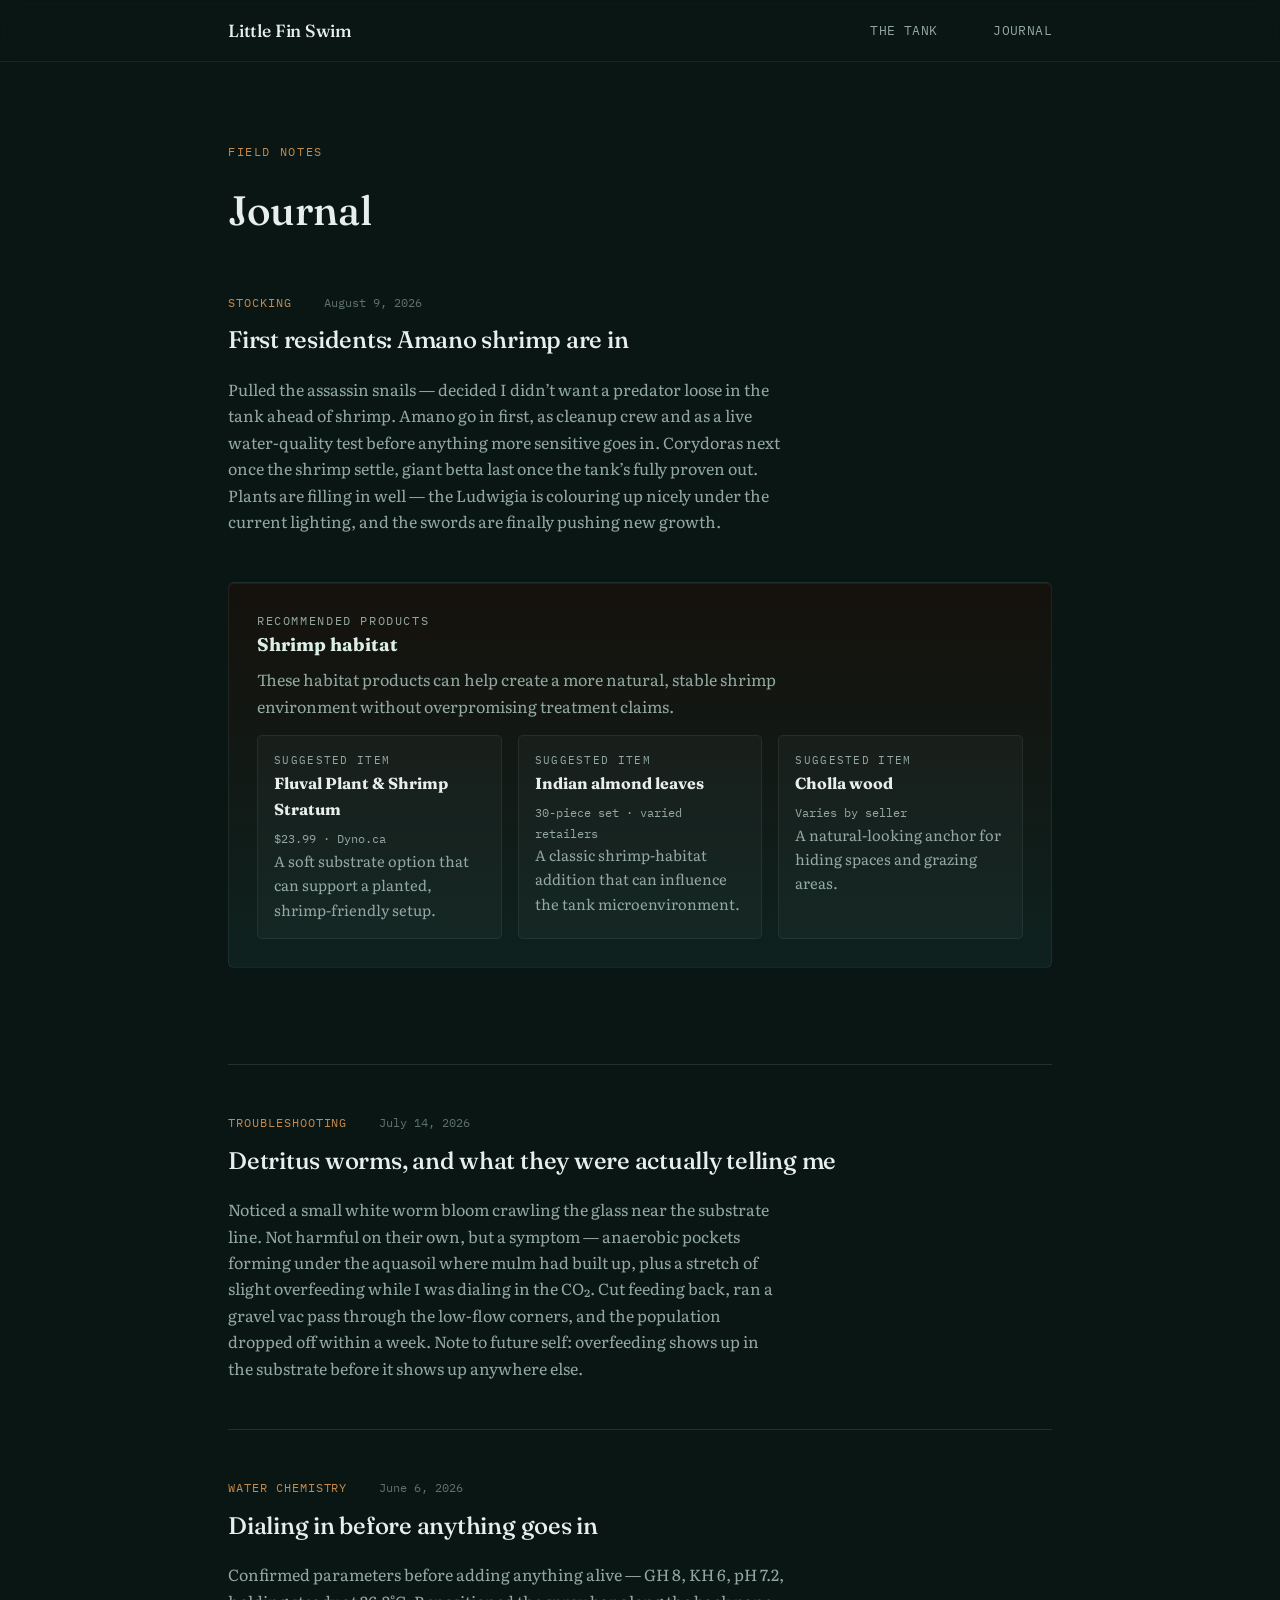
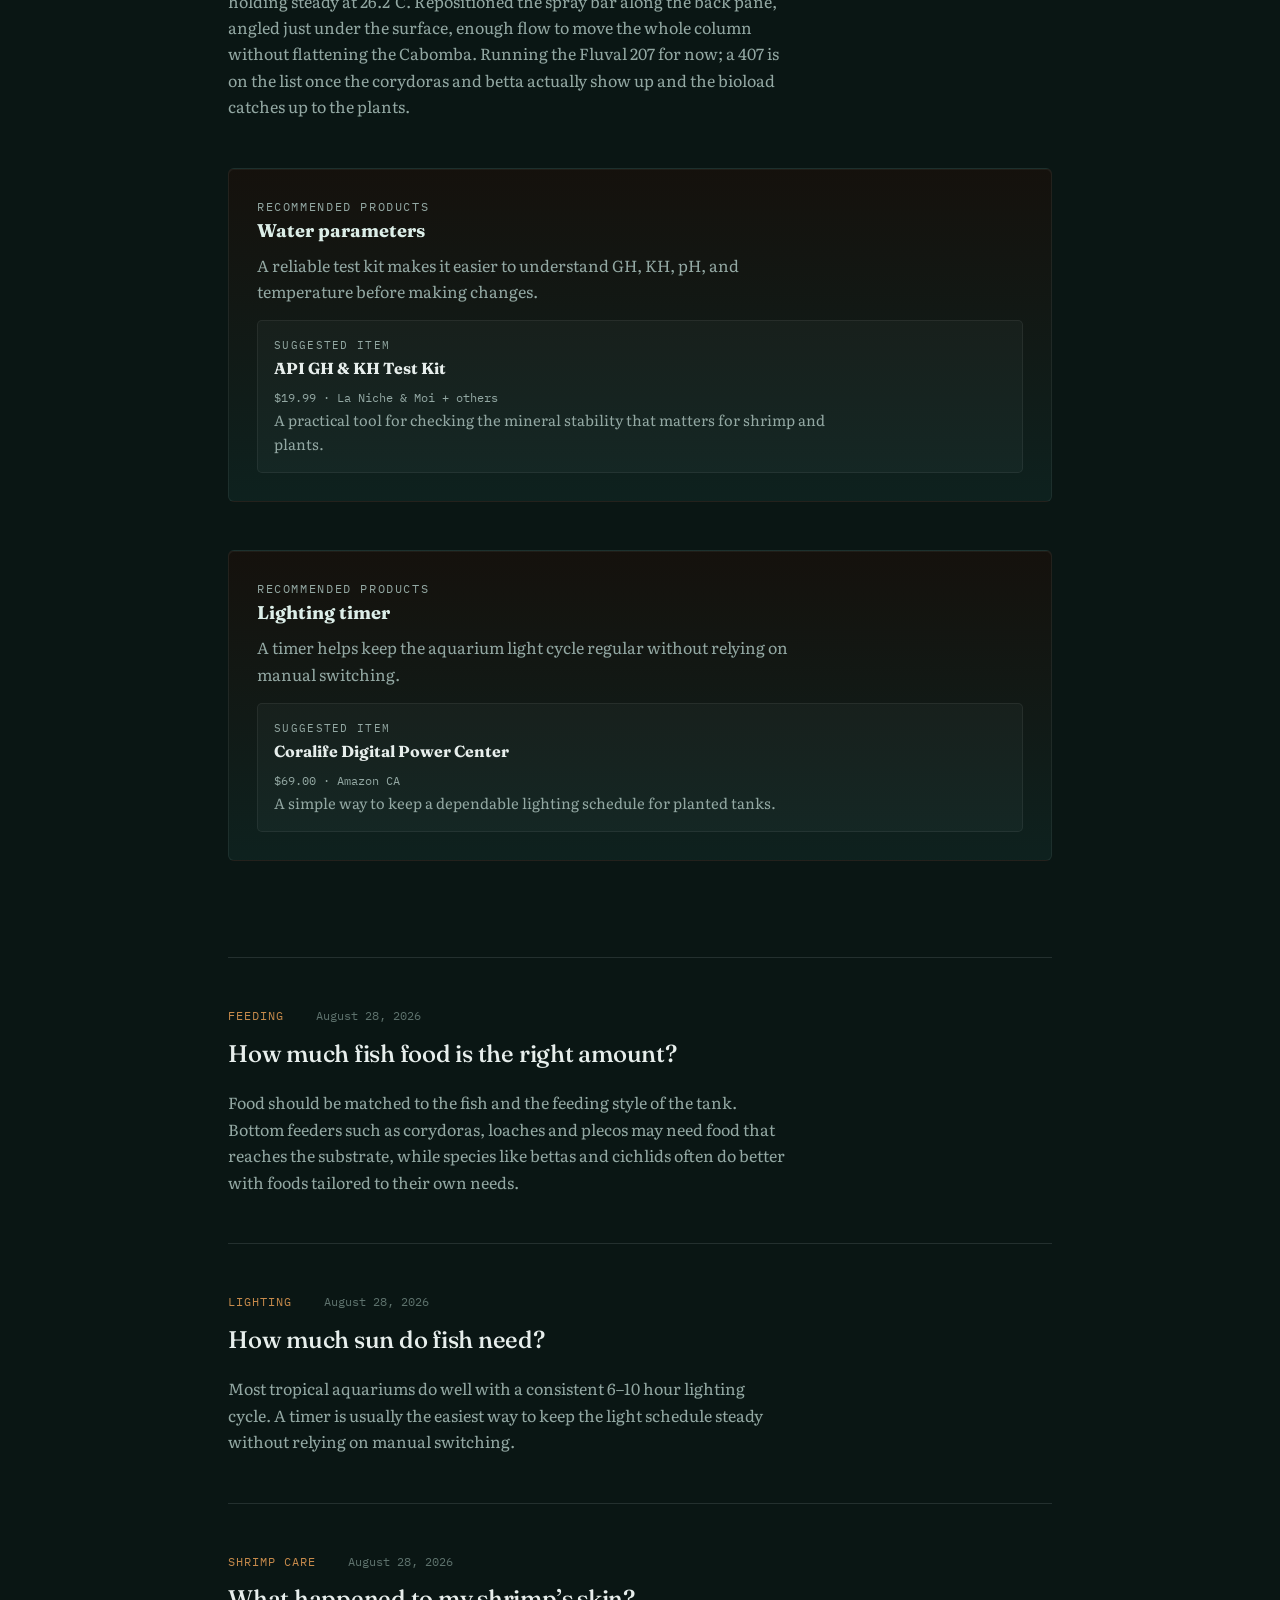
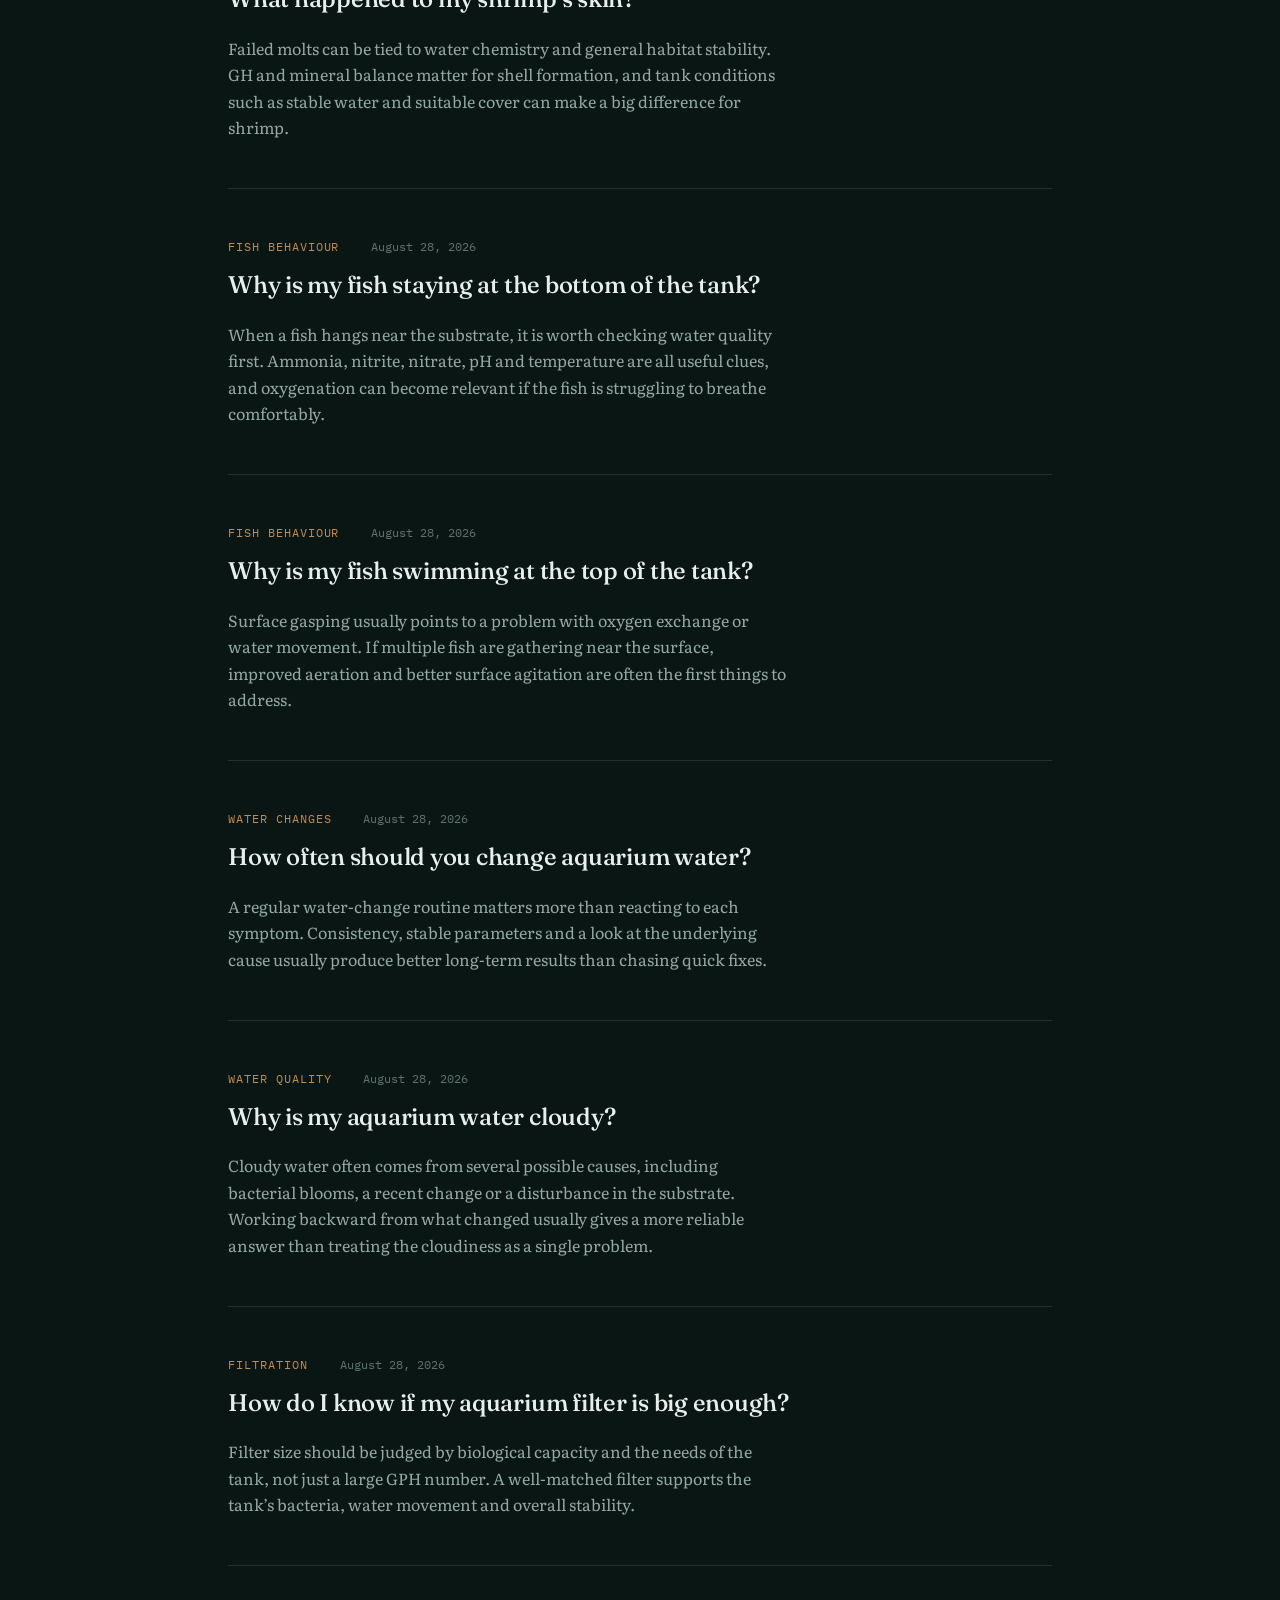
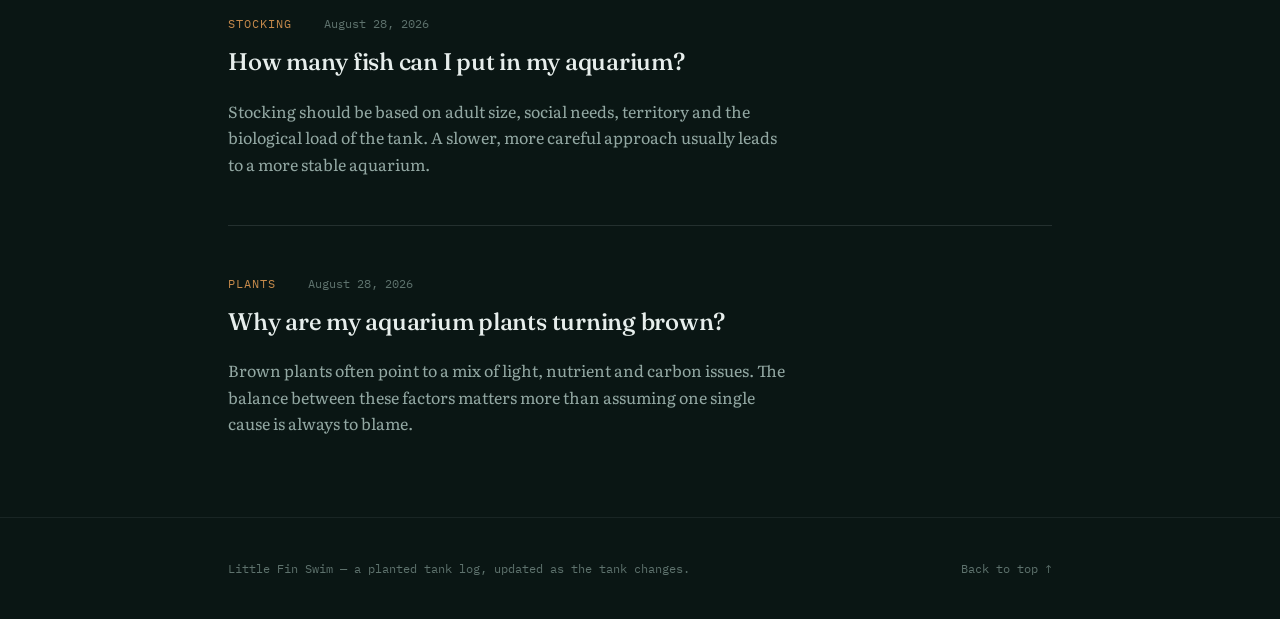
==== commit 26c17f45: "Add the ten requested aquarium journal entries to the journal page Co-authored-by: ragingpersimmon <" ====
--- a/journal/index.html
+++ b/journal/index.html
@@ -47,7 +47,33 @@
           </div>
           <h3 class="entry__title">First residents: Amano shrimp are in</h3>
           <p>Pulled the assassin snails — decided I didn&rsquo;t want a predator loose in the tank ahead of shrimp. Amano go in first, as cleanup crew and as a live water-quality test before anything more sensitive goes in. Corydoras next once the shrimp settle, giant betta last once the tank&rsquo;s fully proven out. Plants are filling in well — the Ludwigia is colouring up nicely under the current lighting, and the swords are finally pushing new growth.</p>
-          <div class="product-plugin-anchor" data-product-plugin-id="shrimp-habitat"></div>
+          <aside class="product-module" aria-labelledby="shrimp-habitat-title">
+            <div class="product-module__header">
+              <p class="product-module__eyebrow">Recommended products</p>
+              <h4 id="shrimp-habitat-title" class="product-module__title">Shrimp habitat</h4>
+              <p class="product-module__intro">These habitat products can help create a more natural, stable shrimp environment without overpromising treatment claims.</p>
+            </div>
+            <div class="product-module__grid">
+              <article class="product-card">
+                <p class="product-card__eyebrow">Suggested item</p>
+                <h5 class="product-card__name">Fluval Plant &amp; Shrimp Stratum</h5>
+                <p class="product-card__meta">$23.99 · Dyno.ca</p>
+                <p class="product-card__detail">A soft substrate option that can support a planted, shrimp-friendly setup.</p>
+              </article>
+              <article class="product-card">
+                <p class="product-card__eyebrow">Suggested item</p>
+                <h5 class="product-card__name">Indian almond leaves</h5>
+                <p class="product-card__meta">30-piece set · varied retailers</p>
+                <p class="product-card__detail">A classic shrimp-habitat addition that can influence the tank microenvironment.</p>
+              </article>
+              <article class="product-card">
+                <p class="product-card__eyebrow">Suggested item</p>
+                <h5 class="product-card__name">Cholla wood</h5>
+                <p class="product-card__meta">Varies by seller</p>
+                <p class="product-card__detail">A natural-looking anchor for hiding spaces and grazing areas.</p>
+              </article>
+            </div>
+          </aside>
         </article>
 
         <article class="entry">
@@ -66,8 +92,126 @@
           </div>
           <h3 class="entry__title">Dialing in before anything goes in</h3>
           <p>Confirmed parameters before adding anything alive — GH 8, KH 6, pH 7.2, holding steady at 26.2&deg;C. Repositioned the spray bar along the back pane, angled just under the surface, enough flow to move the whole column without flattening the Cabomba. Running the Fluval 207 for now; a 407 is on the list once the corydoras and betta actually show up and the bioload catches up to the plants.</p>
-          <div class="product-plugin-anchor" data-product-plugin-id="water-parameters"></div>
-          <div class="product-plugin-anchor" data-product-plugin-id="lighting-timer"></div>
+          <aside class="product-module" aria-labelledby="water-parameters-title">
+            <div class="product-module__header">
+              <p class="product-module__eyebrow">Recommended products</p>
+              <h4 id="water-parameters-title" class="product-module__title">Water parameters</h4>
+              <p class="product-module__intro">A reliable test kit makes it easier to understand GH, KH, pH, and temperature before making changes.</p>
+            </div>
+            <div class="product-module__grid">
+              <article class="product-card">
+                <p class="product-card__eyebrow">Suggested item</p>
+                <h5 class="product-card__name">API GH &amp; KH Test Kit</h5>
+                <p class="product-card__meta">$19.99 · La Niche &amp; Moi + others</p>
+                <p class="product-card__detail">A practical tool for checking the mineral stability that matters for shrimp and plants.</p>
+              </article>
+            </div>
+          </aside>
+          <aside class="product-module" aria-labelledby="lighting-timer-title">
+            <div class="product-module__header">
+              <p class="product-module__eyebrow">Recommended products</p>
+              <h4 id="lighting-timer-title" class="product-module__title">Lighting timer</h4>
+              <p class="product-module__intro">A timer helps keep the aquarium light cycle regular without relying on manual switching.</p>
+            </div>
+            <div class="product-module__grid">
+              <article class="product-card">
+                <p class="product-card__eyebrow">Suggested item</p>
+                <h5 class="product-card__name">Coralife Digital Power Center</h5>
+                <p class="product-card__meta">$69.00 · Amazon CA</p>
+                <p class="product-card__detail">A simple way to keep a dependable lighting schedule for planted tanks.</p>
+              </article>
+            </div>
+          </aside>
+        </article>
+
+        <article class="entry">
+          <div class="entry__meta">
+            <span class="entry__tag">Feeding</span>
+            <time class="entry__date" datetime="2026-08-28">August 28, 2026</time>
+          </div>
+          <h3 class="entry__title">How much fish food is the right amount?</h3>
+          <p>Food should be matched to the fish and the feeding style of the tank. Bottom feeders such as corydoras, loaches and plecos may need food that reaches the substrate, while species like bettas and cichlids often do better with foods tailored to their own needs.</p>
+        </article>
+
+        <article class="entry">
+          <div class="entry__meta">
+            <span class="entry__tag">Lighting</span>
+            <time class="entry__date" datetime="2026-08-28">August 28, 2026</time>
+          </div>
+          <h3 class="entry__title">How much sun do fish need?</h3>
+          <p>Most tropical aquariums do well with a consistent 6–10 hour lighting cycle. A timer is usually the easiest way to keep the light schedule steady without relying on manual switching.</p>
+        </article>
+
+        <article class="entry">
+          <div class="entry__meta">
+            <span class="entry__tag">Shrimp care</span>
+            <time class="entry__date" datetime="2026-08-28">August 28, 2026</time>
+          </div>
+          <h3 class="entry__title">What happened to my shrimp’s skin?</h3>
+          <p>Failed molts can be tied to water chemistry and general habitat stability. GH and mineral balance matter for shell formation, and tank conditions such as stable water and suitable cover can make a big difference for shrimp.</p>
+        </article>
+
+        <article class="entry">
+          <div class="entry__meta">
+            <span class="entry__tag">Fish behaviour</span>
+            <time class="entry__date" datetime="2026-08-28">August 28, 2026</time>
+          </div>
+          <h3 class="entry__title">Why is my fish staying at the bottom of the tank?</h3>
+          <p>When a fish hangs near the substrate, it is worth checking water quality first. Ammonia, nitrite, nitrate, pH and temperature are all useful clues, and oxygenation can become relevant if the fish is struggling to breathe comfortably.</p>
+        </article>
+
+        <article class="entry">
+          <div class="entry__meta">
+            <span class="entry__tag">Fish behaviour</span>
+            <time class="entry__date" datetime="2026-08-28">August 28, 2026</time>
+          </div>
+          <h3 class="entry__title">Why is my fish swimming at the top of the tank?</h3>
+          <p>Surface gasping usually points to a problem with oxygen exchange or water movement. If multiple fish are gathering near the surface, improved aeration and better surface agitation are often the first things to address.</p>
+        </article>
+
+        <article class="entry">
+          <div class="entry__meta">
+            <span class="entry__tag">Water changes</span>
+            <time class="entry__date" datetime="2026-08-28">August 28, 2026</time>
+          </div>
+          <h3 class="entry__title">How often should you change aquarium water?</h3>
+          <p>A regular water-change routine matters more than reacting to each symptom. Consistency, stable parameters and a look at the underlying cause usually produce better long-term results than chasing quick fixes.</p>
+        </article>
+
+        <article class="entry">
+          <div class="entry__meta">
+            <span class="entry__tag">Water quality</span>
+            <time class="entry__date" datetime="2026-08-28">August 28, 2026</time>
+          </div>
+          <h3 class="entry__title">Why is my aquarium water cloudy?</h3>
+          <p>Cloudy water often comes from several possible causes, including bacterial blooms, a recent change or a disturbance in the substrate. Working backward from what changed usually gives a more reliable answer than treating the cloudiness as a single problem.</p>
+        </article>
+
+        <article class="entry">
+          <div class="entry__meta">
+            <span class="entry__tag">Filtration</span>
+            <time class="entry__date" datetime="2026-08-28">August 28, 2026</time>
+          </div>
+          <h3 class="entry__title">How do I know if my aquarium filter is big enough?</h3>
+          <p>Filter size should be judged by biological capacity and the needs of the tank, not just a large GPH number. A well-matched filter supports the tank’s bacteria, water movement and overall stability.</p>
+        </article>
+
+        <article class="entry">
+          <div class="entry__meta">
+            <span class="entry__tag">Stocking</span>
+            <time class="entry__date" datetime="2026-08-28">August 28, 2026</time>
+          </div>
+          <h3 class="entry__title">How many fish can I put in my aquarium?</h3>
+          <p>Stocking should be based on adult size, social needs, territory and the biological load of the tank. A slower, more careful approach usually leads to a more stable aquarium.</p>
+        </article>
+
+        <article class="entry">
+          <div class="entry__meta">
+            <span class="entry__tag">Plants</span>
+            <time class="entry__date" datetime="2026-08-28">August 28, 2026</time>
+          </div>
+          <h3 class="entry__title">Why are my aquarium plants turning brown?</h3>
+          <p>Brown plants often point to a mix of light, nutrient and carbon issues. The balance between these factors matters more than assuming one single cause is always to blame.</p>
         </article>
 
       </div>
--- a/style.css
+++ b/style.css
@@ -621,6 +621,15 @@
   margin-bottom: var(--space-2);
 }
 
+.product-module__eyebrow {
+  margin: 0 0 0.45rem;
+  font-family: var(--font-mono);
+  font-size: 0.72rem;
+  letter-spacing: 0.14em;
+  text-transform: uppercase;
+  color: var(--color-amber);
+}
+
 .product-module__title {
   margin: 0 0 0.35rem;
   font-family: var(--font-display);
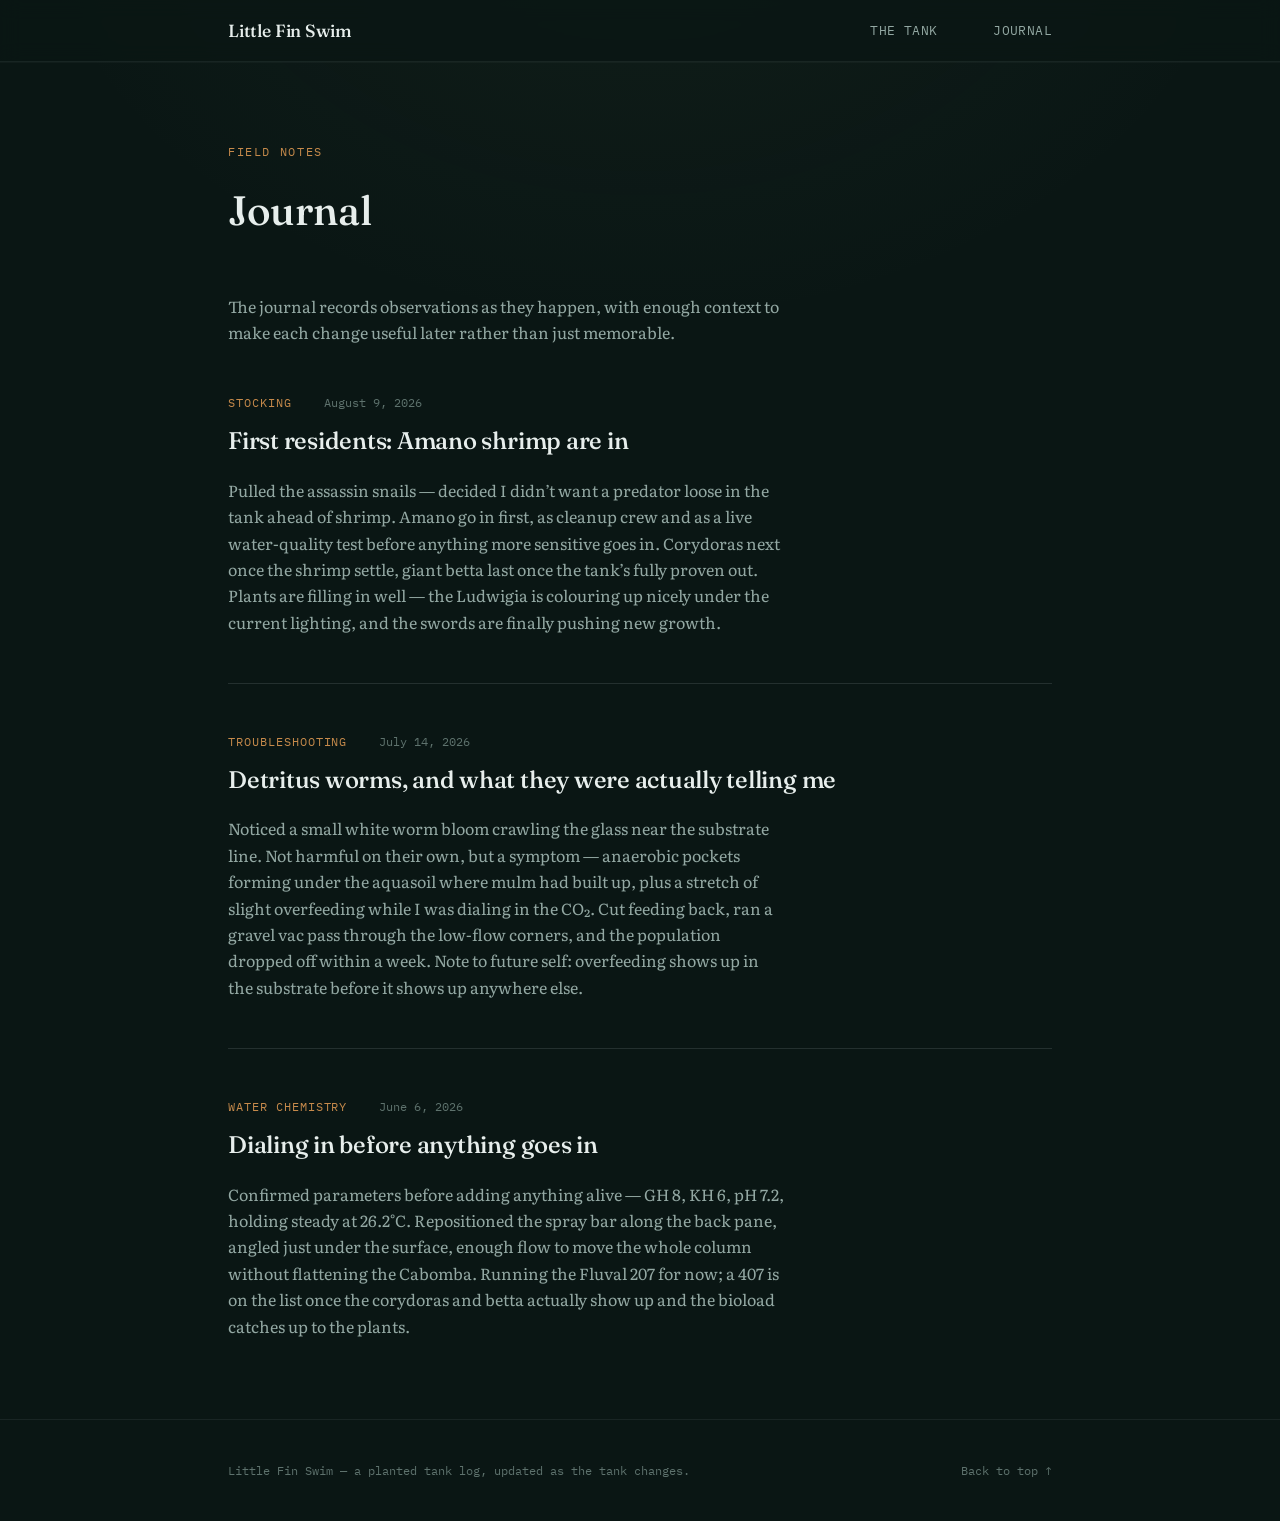
==== commit 358d00b6: "Polish the aquarium site layout and accessibility Co-authored-by: ragingpersimmon <248596651+ragingp" ====
--- a/journal/index.html
+++ b/journal/index.html
@@ -20,7 +20,8 @@
 <link rel="stylesheet" href="/style.css">
 </head>
 <body>
-
+  <a class="skip-link" href="#main-content">Skip to content</a>
+ 
 <header class="site-header">
   <div class="wrap site-header__inner">
     <a href="/" class="wordmark">Little Fin Swim</a>
@@ -31,13 +32,14 @@
   </div>
 </header>
 
-<main id="top">
-
+<main id="main-content" tabindex="-1">
+ 
   <section class="journal">
     <div class="wrap">
       <p class="eyebrow">Field notes</p>
       <h2 class="section-title">Journal</h2>
-
+      <p class="page-intro">The journal records observations as they happen, with enough context to make each change useful later rather than just memorable.</p>
+ 
       <div class="entries">
 
         <article class="entry">
@@ -47,33 +49,6 @@
           </div>
           <h3 class="entry__title">First residents: Amano shrimp are in</h3>
           <p>Pulled the assassin snails — decided I didn&rsquo;t want a predator loose in the tank ahead of shrimp. Amano go in first, as cleanup crew and as a live water-quality test before anything more sensitive goes in. Corydoras next once the shrimp settle, giant betta last once the tank&rsquo;s fully proven out. Plants are filling in well — the Ludwigia is colouring up nicely under the current lighting, and the swords are finally pushing new growth.</p>
-          <aside class="product-module" aria-labelledby="shrimp-habitat-title">
-            <div class="product-module__header">
-              <p class="product-module__eyebrow">Recommended products</p>
-              <h4 id="shrimp-habitat-title" class="product-module__title">Shrimp habitat</h4>
-              <p class="product-module__intro">These habitat products can help create a more natural, stable shrimp environment without overpromising treatment claims.</p>
-            </div>
-            <div class="product-module__grid">
-              <article class="product-card">
-                <p class="product-card__eyebrow">Suggested item</p>
-                <h5 class="product-card__name">Fluval Plant &amp; Shrimp Stratum</h5>
-                <p class="product-card__meta">$23.99 · Dyno.ca</p>
-                <p class="product-card__detail">A soft substrate option that can support a planted, shrimp-friendly setup.</p>
-              </article>
-              <article class="product-card">
-                <p class="product-card__eyebrow">Suggested item</p>
-                <h5 class="product-card__name">Indian almond leaves</h5>
-                <p class="product-card__meta">30-piece set · varied retailers</p>
-                <p class="product-card__detail">A classic shrimp-habitat addition that can influence the tank microenvironment.</p>
-              </article>
-              <article class="product-card">
-                <p class="product-card__eyebrow">Suggested item</p>
-                <h5 class="product-card__name">Cholla wood</h5>
-                <p class="product-card__meta">Varies by seller</p>
-                <p class="product-card__detail">A natural-looking anchor for hiding spaces and grazing areas.</p>
-              </article>
-            </div>
-          </aside>
         </article>
 
         <article class="entry">
@@ -92,126 +67,6 @@
           </div>
           <h3 class="entry__title">Dialing in before anything goes in</h3>
           <p>Confirmed parameters before adding anything alive — GH 8, KH 6, pH 7.2, holding steady at 26.2&deg;C. Repositioned the spray bar along the back pane, angled just under the surface, enough flow to move the whole column without flattening the Cabomba. Running the Fluval 207 for now; a 407 is on the list once the corydoras and betta actually show up and the bioload catches up to the plants.</p>
-          <aside class="product-module" aria-labelledby="water-parameters-title">
-            <div class="product-module__header">
-              <p class="product-module__eyebrow">Recommended products</p>
-              <h4 id="water-parameters-title" class="product-module__title">Water parameters</h4>
-              <p class="product-module__intro">A reliable test kit makes it easier to understand GH, KH, pH, and temperature before making changes.</p>
-            </div>
-            <div class="product-module__grid">
-              <article class="product-card">
-                <p class="product-card__eyebrow">Suggested item</p>
-                <h5 class="product-card__name">API GH &amp; KH Test Kit</h5>
-                <p class="product-card__meta">$19.99 · La Niche &amp; Moi + others</p>
-                <p class="product-card__detail">A practical tool for checking the mineral stability that matters for shrimp and plants.</p>
-              </article>
-            </div>
-          </aside>
-          <aside class="product-module" aria-labelledby="lighting-timer-title">
-            <div class="product-module__header">
-              <p class="product-module__eyebrow">Recommended products</p>
-              <h4 id="lighting-timer-title" class="product-module__title">Lighting timer</h4>
-              <p class="product-module__intro">A timer helps keep the aquarium light cycle regular without relying on manual switching.</p>
-            </div>
-            <div class="product-module__grid">
-              <article class="product-card">
-                <p class="product-card__eyebrow">Suggested item</p>
-                <h5 class="product-card__name">Coralife Digital Power Center</h5>
-                <p class="product-card__meta">$69.00 · Amazon CA</p>
-                <p class="product-card__detail">A simple way to keep a dependable lighting schedule for planted tanks.</p>
-              </article>
-            </div>
-          </aside>
-        </article>
-
-        <article class="entry">
-          <div class="entry__meta">
-            <span class="entry__tag">Feeding</span>
-            <time class="entry__date" datetime="2026-08-28">August 28, 2026</time>
-          </div>
-          <h3 class="entry__title">How much fish food is the right amount?</h3>
-          <p>Food should be matched to the fish and the feeding style of the tank. Bottom feeders such as corydoras, loaches and plecos may need food that reaches the substrate, while species like bettas and cichlids often do better with foods tailored to their own needs.</p>
-        </article>
-
-        <article class="entry">
-          <div class="entry__meta">
-            <span class="entry__tag">Lighting</span>
-            <time class="entry__date" datetime="2026-08-28">August 28, 2026</time>
-          </div>
-          <h3 class="entry__title">How much sun do fish need?</h3>
-          <p>Most tropical aquariums do well with a consistent 6–10 hour lighting cycle. A timer is usually the easiest way to keep the light schedule steady without relying on manual switching.</p>
-        </article>
-
-        <article class="entry">
-          <div class="entry__meta">
-            <span class="entry__tag">Shrimp care</span>
-            <time class="entry__date" datetime="2026-08-28">August 28, 2026</time>
-          </div>
-          <h3 class="entry__title">What happened to my shrimp’s skin?</h3>
-          <p>Failed molts can be tied to water chemistry and general habitat stability. GH and mineral balance matter for shell formation, and tank conditions such as stable water and suitable cover can make a big difference for shrimp.</p>
-        </article>
-
-        <article class="entry">
-          <div class="entry__meta">
-            <span class="entry__tag">Fish behaviour</span>
-            <time class="entry__date" datetime="2026-08-28">August 28, 2026</time>
-          </div>
-          <h3 class="entry__title">Why is my fish staying at the bottom of the tank?</h3>
-          <p>When a fish hangs near the substrate, it is worth checking water quality first. Ammonia, nitrite, nitrate, pH and temperature are all useful clues, and oxygenation can become relevant if the fish is struggling to breathe comfortably.</p>
-        </article>
-
-        <article class="entry">
-          <div class="entry__meta">
-            <span class="entry__tag">Fish behaviour</span>
-            <time class="entry__date" datetime="2026-08-28">August 28, 2026</time>
-          </div>
-          <h3 class="entry__title">Why is my fish swimming at the top of the tank?</h3>
-          <p>Surface gasping usually points to a problem with oxygen exchange or water movement. If multiple fish are gathering near the surface, improved aeration and better surface agitation are often the first things to address.</p>
-        </article>
-
-        <article class="entry">
-          <div class="entry__meta">
-            <span class="entry__tag">Water changes</span>
-            <time class="entry__date" datetime="2026-08-28">August 28, 2026</time>
-          </div>
-          <h3 class="entry__title">How often should you change aquarium water?</h3>
-          <p>A regular water-change routine matters more than reacting to each symptom. Consistency, stable parameters and a look at the underlying cause usually produce better long-term results than chasing quick fixes.</p>
-        </article>
-
-        <article class="entry">
-          <div class="entry__meta">
-            <span class="entry__tag">Water quality</span>
-            <time class="entry__date" datetime="2026-08-28">August 28, 2026</time>
-          </div>
-          <h3 class="entry__title">Why is my aquarium water cloudy?</h3>
-          <p>Cloudy water often comes from several possible causes, including bacterial blooms, a recent change or a disturbance in the substrate. Working backward from what changed usually gives a more reliable answer than treating the cloudiness as a single problem.</p>
-        </article>
-
-        <article class="entry">
-          <div class="entry__meta">
-            <span class="entry__tag">Filtration</span>
-            <time class="entry__date" datetime="2026-08-28">August 28, 2026</time>
-          </div>
-          <h3 class="entry__title">How do I know if my aquarium filter is big enough?</h3>
-          <p>Filter size should be judged by biological capacity and the needs of the tank, not just a large GPH number. A well-matched filter supports the tank’s bacteria, water movement and overall stability.</p>
-        </article>
-
-        <article class="entry">
-          <div class="entry__meta">
-            <span class="entry__tag">Stocking</span>
-            <time class="entry__date" datetime="2026-08-28">August 28, 2026</time>
-          </div>
-          <h3 class="entry__title">How many fish can I put in my aquarium?</h3>
-          <p>Stocking should be based on adult size, social needs, territory and the biological load of the tank. A slower, more careful approach usually leads to a more stable aquarium.</p>
-        </article>
-
-        <article class="entry">
-          <div class="entry__meta">
-            <span class="entry__tag">Plants</span>
-            <time class="entry__date" datetime="2026-08-28">August 28, 2026</time>
-          </div>
-          <h3 class="entry__title">Why are my aquarium plants turning brown?</h3>
-          <p>Brown plants often point to a mix of light, nutrient and carbon issues. The balance between these factors matters more than assuming one single cause is always to blame.</p>
         </article>
 
       </div>
@@ -223,7 +78,7 @@
 <footer class="site-footer">
   <div class="wrap site-footer__inner">
     <p>Little Fin Swim — a planted tank log, updated as the tank changes.</p>
-    <a href="#top" class="back-to-top">Back to top ↑</a>
+    <a href="#main-content" class="back-to-top">Back to top ↑</a>
   </div>
 </footer>
 
--- a/style.css
+++ b/style.css
@@ -49,7 +49,9 @@
 
 body {
   margin: 0;
-  background: var(--color-bg);
+  background:
+    radial-gradient(70% 45% at 50% -10%, rgba(92, 138, 98, 0.08), transparent 70%),
+    var(--color-bg);
   color: var(--color-text);
   font-family: var(--font-body);
   line-height: 1.65;
@@ -57,6 +59,25 @@
 }
 
 img, svg { display: block; max-width: 100%; }
+
+.skip-link {
+  position: absolute;
+  left: var(--space-2);
+  top: -3rem;
+  z-index: 30;
+  padding: 0.75rem 1rem;
+  border-radius: 999px;
+  background: var(--color-surface);
+  color: var(--color-bg);
+  font-family: var(--font-mono);
+  font-size: 0.8rem;
+  text-decoration: none;
+  transition: top 0.2s ease;
+}
+
+.skip-link:focus {
+  top: var(--space-2);
+}
 
 a {
   color: inherit;
@@ -84,6 +105,12 @@
   text-transform: uppercase;
   color: var(--color-amber);
   margin: 0 0 var(--space-2);
+}
+
+.page-intro {
+  max-width: 62ch;
+  margin: 0 0 var(--space-4);
+  color: var(--color-text-muted);
 }
 
 .section-title {
@@ -98,6 +125,55 @@
   font-family: var(--font-mono);
   font-size: 0.8rem;
   color: var(--color-text-faint);
+}
+
+/* ===================================================================
+   Overview / intro section
+   =================================================================== */
+
+.overview {
+  padding-block: var(--space-4);
+}
+
+.overview__inner {
+  display: grid;
+  grid-template-columns: 1.2fr 0.8fr;
+  gap: var(--space-4);
+  align-items: start;
+}
+
+.overview__content {
+  max-width: 48rem;
+}
+
+.overview__lead {
+  margin: 0;
+  max-width: 58ch;
+  color: var(--color-text-muted);
+}
+
+.overview__card {
+  padding: var(--space-3);
+  border: 1px solid var(--color-border-soft);
+  border-radius: 6px;
+  background: rgba(255, 255, 255, 0.025);
+}
+
+.overview__label {
+  margin: 0 0 var(--space-2);
+  font-family: var(--font-mono);
+  font-size: 0.74rem;
+  letter-spacing: 0.12em;
+  text-transform: uppercase;
+  color: var(--color-green);
+}
+
+.overview__list {
+  margin: 0;
+  padding-left: 1.1rem;
+  color: var(--color-text-muted);
+  display: grid;
+  gap: 0.55rem;
 }
 
 /* ===================================================================
@@ -111,6 +187,7 @@
   background: rgba(10, 22, 20, 0.82);
   backdrop-filter: blur(10px);
   border-bottom: 1px solid var(--color-border-soft);
+  box-shadow: 0 1px 0 rgba(255, 255, 255, 0.03);
 }
 
 .site-header__inner {
@@ -604,87 +681,6 @@
 
 .entry p em, .entry p i { color: var(--color-text); }
 
-.product-plugin-anchor {
-  margin-block: var(--space-3);
-}
-
-.product-module {
-  margin-block: var(--space-4);
-  padding: var(--space-3);
-  border: 1px solid var(--color-border-soft);
-  border-radius: 6px;
-  background: linear-gradient(180deg, rgba(22, 17, 12, 0.95), rgba(15, 35, 32, 0.92));
-  box-shadow: inset 0 1px 0 rgba(220, 238, 232, 0.05);
-}
-
-.product-module__header {
-  margin-bottom: var(--space-2);
-}
-
-.product-module__eyebrow {
-  margin: 0 0 0.45rem;
-  font-family: var(--font-mono);
-  font-size: 0.72rem;
-  letter-spacing: 0.14em;
-  text-transform: uppercase;
-  color: var(--color-amber);
-}
-
-.product-module__title {
-  margin: 0 0 0.35rem;
-  font-family: var(--font-display);
-  font-size: 1.15rem;
-  color: var(--color-surface);
-}
-
-.product-module__intro {
-  margin: 0;
-  color: var(--color-text-muted);
-  max-width: 60ch;
-}
-
-.product-module__grid {
-  display: grid;
-  gap: var(--space-2);
-  grid-template-columns: repeat(auto-fit, minmax(220px, 1fr));
-}
-
-.product-card {
-  padding: 1rem;
-  border-radius: 5px;
-  background: rgba(220, 238, 232, 0.03);
-  border: 1px solid var(--color-border-soft);
-}
-
-.product-card__eyebrow {
-  margin: 0 0 0.45rem;
-  font-family: var(--font-mono);
-  font-size: 0.68rem;
-  letter-spacing: 0.12em;
-  text-transform: uppercase;
-  color: var(--color-amber);
-}
-
-.product-card__name {
-  margin: 0 0 0.35rem;
-  font-family: var(--font-display);
-  font-size: 1rem;
-  color: var(--color-text);
-}
-
-.product-card__meta {
-  margin: 0 0 0.35rem;
-  font-family: var(--font-mono);
-  font-size: 0.78rem;
-  color: var(--color-green);
-}
-
-.product-card__detail {
-  margin: 0;
-  color: var(--color-text-muted);
-  font-size: 0.92rem;
-}
-
 /* ===================================================================
    Page nav — homepage links out to subpages
    =================================================================== */
@@ -708,9 +704,13 @@
   border: 1px solid var(--color-border-soft);
   border-radius: 6px;
   text-decoration: none;
-}
-
-.page-nav__link:hover { border-color: var(--color-border); }
+  transition: border-color 0.2s ease, transform 0.2s ease;
+}
+
+.page-nav__link:hover {
+  border-color: var(--color-border);
+  transform: translateY(-1px);
+}
 
 .page-nav__link:hover .page-nav__title { color: var(--color-surface); }
 
@@ -765,6 +765,8 @@
 @media (max-width: 760px) {
   :root { --wrap-width: 100%; }
 
+  .overview__inner { grid-template-columns: 1fr; }
+ 
   .tank__grid { grid-template-columns: 1fr; }
 
   .page-nav__list { grid-template-columns: 1fr; }
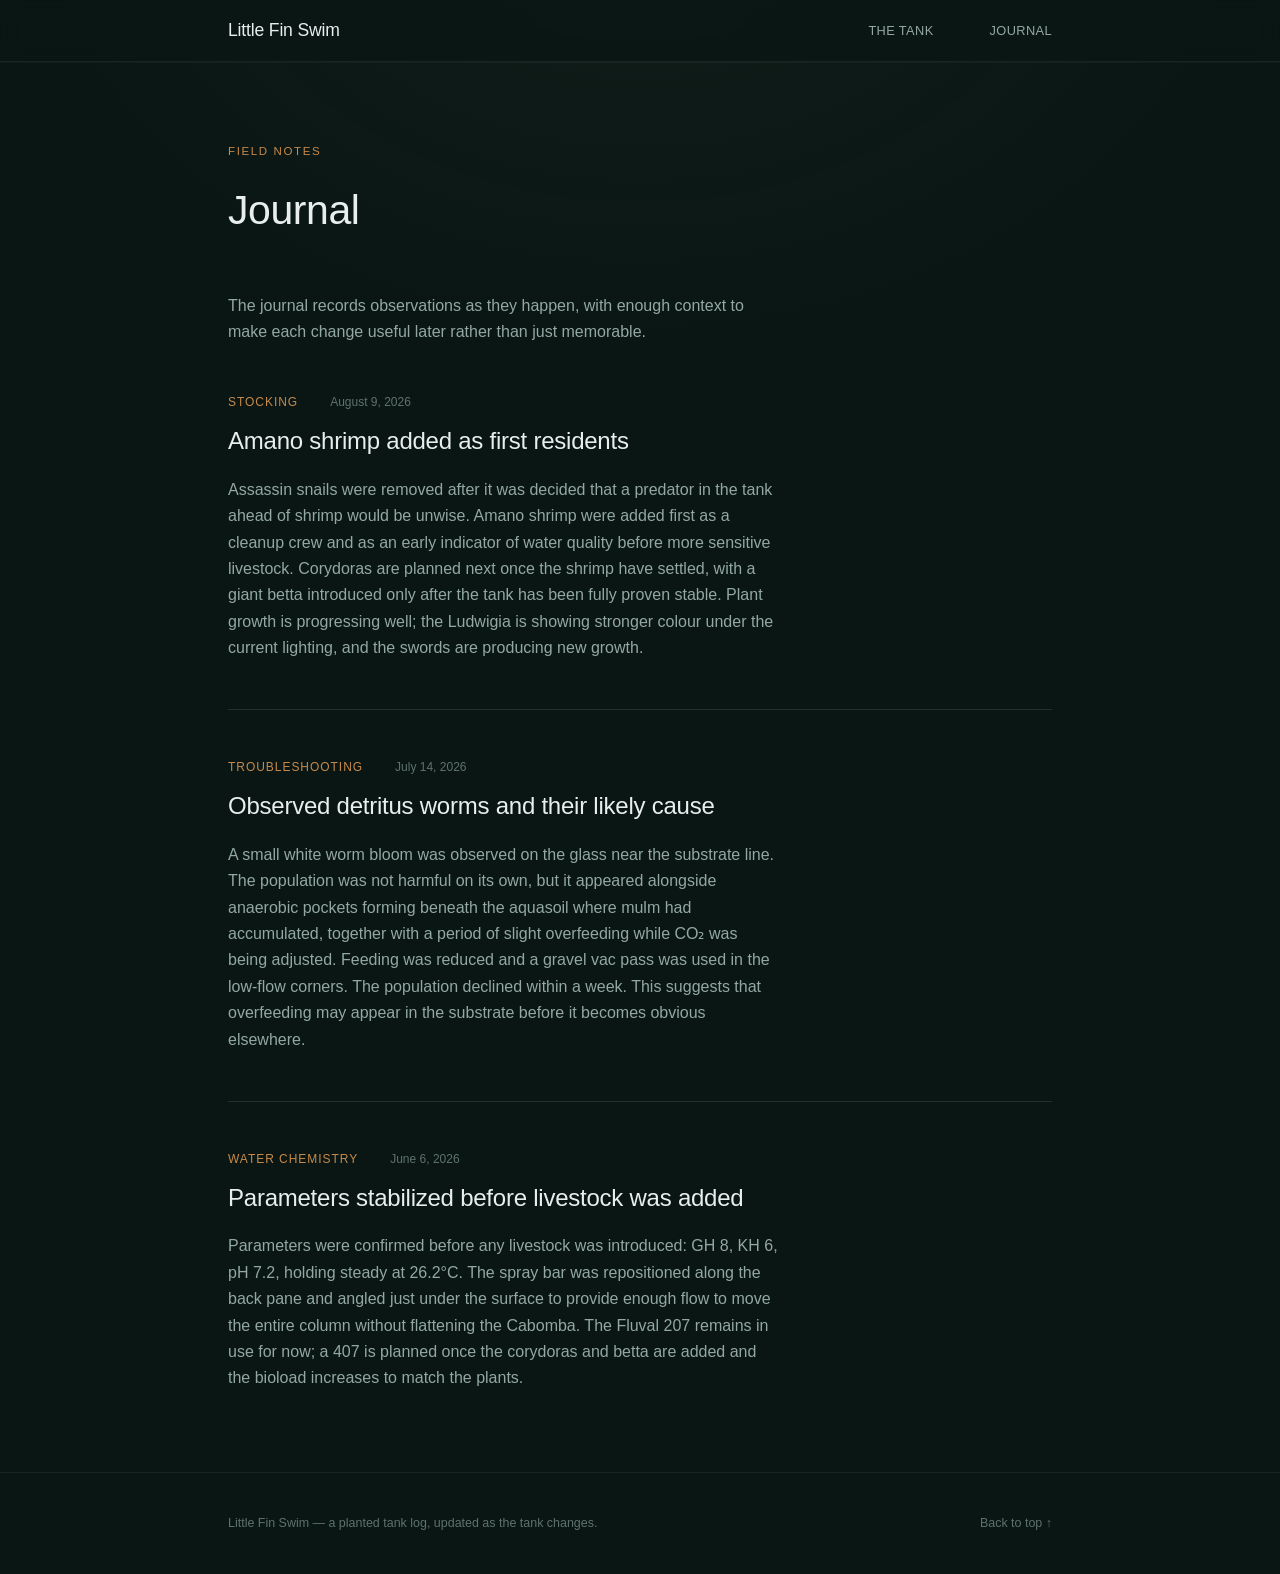
==== commit 5c6ad885: "Make journal entries less personal and switch to Arial Co-authored-by: ragingpersimmon <248596651+ra" ====
--- a/journal/index.html
+++ b/journal/index.html
@@ -14,9 +14,6 @@
 <meta name="twitter:url" content="https://littlefinswim.net/journal/">
 <meta name="twitter:title" content="Journal — Little Fin Swim">
 <meta name="twitter:description" content="Field notes from a 70L planted freshwater aquarium — stocking, water chemistry, and troubleshooting as the tank changes.">
-<link rel="preconnect" href="https://fonts.googleapis.com">
-<link rel="preconnect" href="https://fonts.gstatic.com" crossorigin>
-<link href="https://fonts.googleapis.com/css2?family=Fraunces:ital,opsz,wght@0,9..144,300;0,9..144,400;0,9..144,600;1,9..144,400;1,9..144,500&family=Literata:ital,opsz,wght@0,7..72,400;0,7..72,500;1,7..72,400&family=IBM+Plex+Mono:wght@400;500;600&display=swap" rel="stylesheet">
 <link rel="stylesheet" href="/style.css">
 </head>
 <body>
@@ -41,34 +38,34 @@
       <p class="page-intro">The journal records observations as they happen, with enough context to make each change useful later rather than just memorable.</p>
  
       <div class="entries">
-
+ 
         <article class="entry">
           <div class="entry__meta">
             <span class="entry__tag">Stocking</span>
             <time class="entry__date" datetime="2026-08-09">August 9, 2026</time>
           </div>
-          <h3 class="entry__title">First residents: Amano shrimp are in</h3>
-          <p>Pulled the assassin snails — decided I didn&rsquo;t want a predator loose in the tank ahead of shrimp. Amano go in first, as cleanup crew and as a live water-quality test before anything more sensitive goes in. Corydoras next once the shrimp settle, giant betta last once the tank&rsquo;s fully proven out. Plants are filling in well — the Ludwigia is colouring up nicely under the current lighting, and the swords are finally pushing new growth.</p>
+          <h3 class="entry__title">Amano shrimp added as first residents</h3>
+          <p>Assassin snails were removed after it was decided that a predator in the tank ahead of shrimp would be unwise. Amano shrimp were added first as a cleanup crew and as an early indicator of water quality before more sensitive livestock. Corydoras are planned next once the shrimp have settled, with a giant betta introduced only after the tank has been fully proven stable. Plant growth is progressing well; the Ludwigia is showing stronger colour under the current lighting, and the swords are producing new growth.</p>
         </article>
-
+ 
         <article class="entry">
           <div class="entry__meta">
             <span class="entry__tag">Troubleshooting</span>
             <time class="entry__date" datetime="2026-07-14">July 14, 2026</time>
           </div>
-          <h3 class="entry__title">Detritus worms, and what they were actually telling me</h3>
-          <p>Noticed a small white worm bloom crawling the glass near the substrate line. Not harmful on their own, but a symptom — anaerobic pockets forming under the aquasoil where mulm had built up, plus a stretch of slight overfeeding while I was dialing in the CO&#8322;. Cut feeding back, ran a gravel vac pass through the low-flow corners, and the population dropped off within a week. Note to future self: overfeeding shows up in the substrate before it shows up anywhere else.</p>
+          <h3 class="entry__title">Observed detritus worms and their likely cause</h3>
+          <p>A small white worm bloom was observed on the glass near the substrate line. The population was not harmful on its own, but it appeared alongside anaerobic pockets forming beneath the aquasoil where mulm had accumulated, together with a period of slight overfeeding while CO&#8322; was being adjusted. Feeding was reduced and a gravel vac pass was used in the low-flow corners. The population declined within a week. This suggests that overfeeding may appear in the substrate before it becomes obvious elsewhere.</p>
         </article>
-
+ 
         <article class="entry">
           <div class="entry__meta">
             <span class="entry__tag">Water chemistry</span>
             <time class="entry__date" datetime="2026-06-06">June 6, 2026</time>
           </div>
-          <h3 class="entry__title">Dialing in before anything goes in</h3>
-          <p>Confirmed parameters before adding anything alive — GH 8, KH 6, pH 7.2, holding steady at 26.2&deg;C. Repositioned the spray bar along the back pane, angled just under the surface, enough flow to move the whole column without flattening the Cabomba. Running the Fluval 207 for now; a 407 is on the list once the corydoras and betta actually show up and the bioload catches up to the plants.</p>
+          <h3 class="entry__title">Parameters stabilized before livestock was added</h3>
+          <p>Parameters were confirmed before any livestock was introduced: GH 8, KH 6, pH 7.2, holding steady at 26.2&deg;C. The spray bar was repositioned along the back pane and angled just under the surface to provide enough flow to move the entire column without flattening the Cabomba. The Fluval 207 remains in use for now; a 407 is planned once the corydoras and betta are added and the bioload increases to match the plants.</p>
         </article>
-
+ 
       </div>
     </div>
   </section>
--- a/style.css
+++ b/style.css
@@ -21,9 +21,9 @@
   --color-border:      rgba(220, 238, 232, 0.12);
   --color-border-soft: rgba(220, 238, 232, 0.07);
 
-  --font-display: 'Fraunces', 'Iowan Old Style', serif;
-  --font-body:    'Literata', Georgia, serif;
-  --font-mono:    'IBM Plex Mono', 'SFMono-Regular', Menlo, monospace;
+  --font-display: Arial, Helvetica, sans-serif;
+  --font-body:    Arial, Helvetica, sans-serif;
+  --font-mono:    Arial, Helvetica, sans-serif;
 
   --wrap-width: 880px;
   --space-1: 0.5rem;
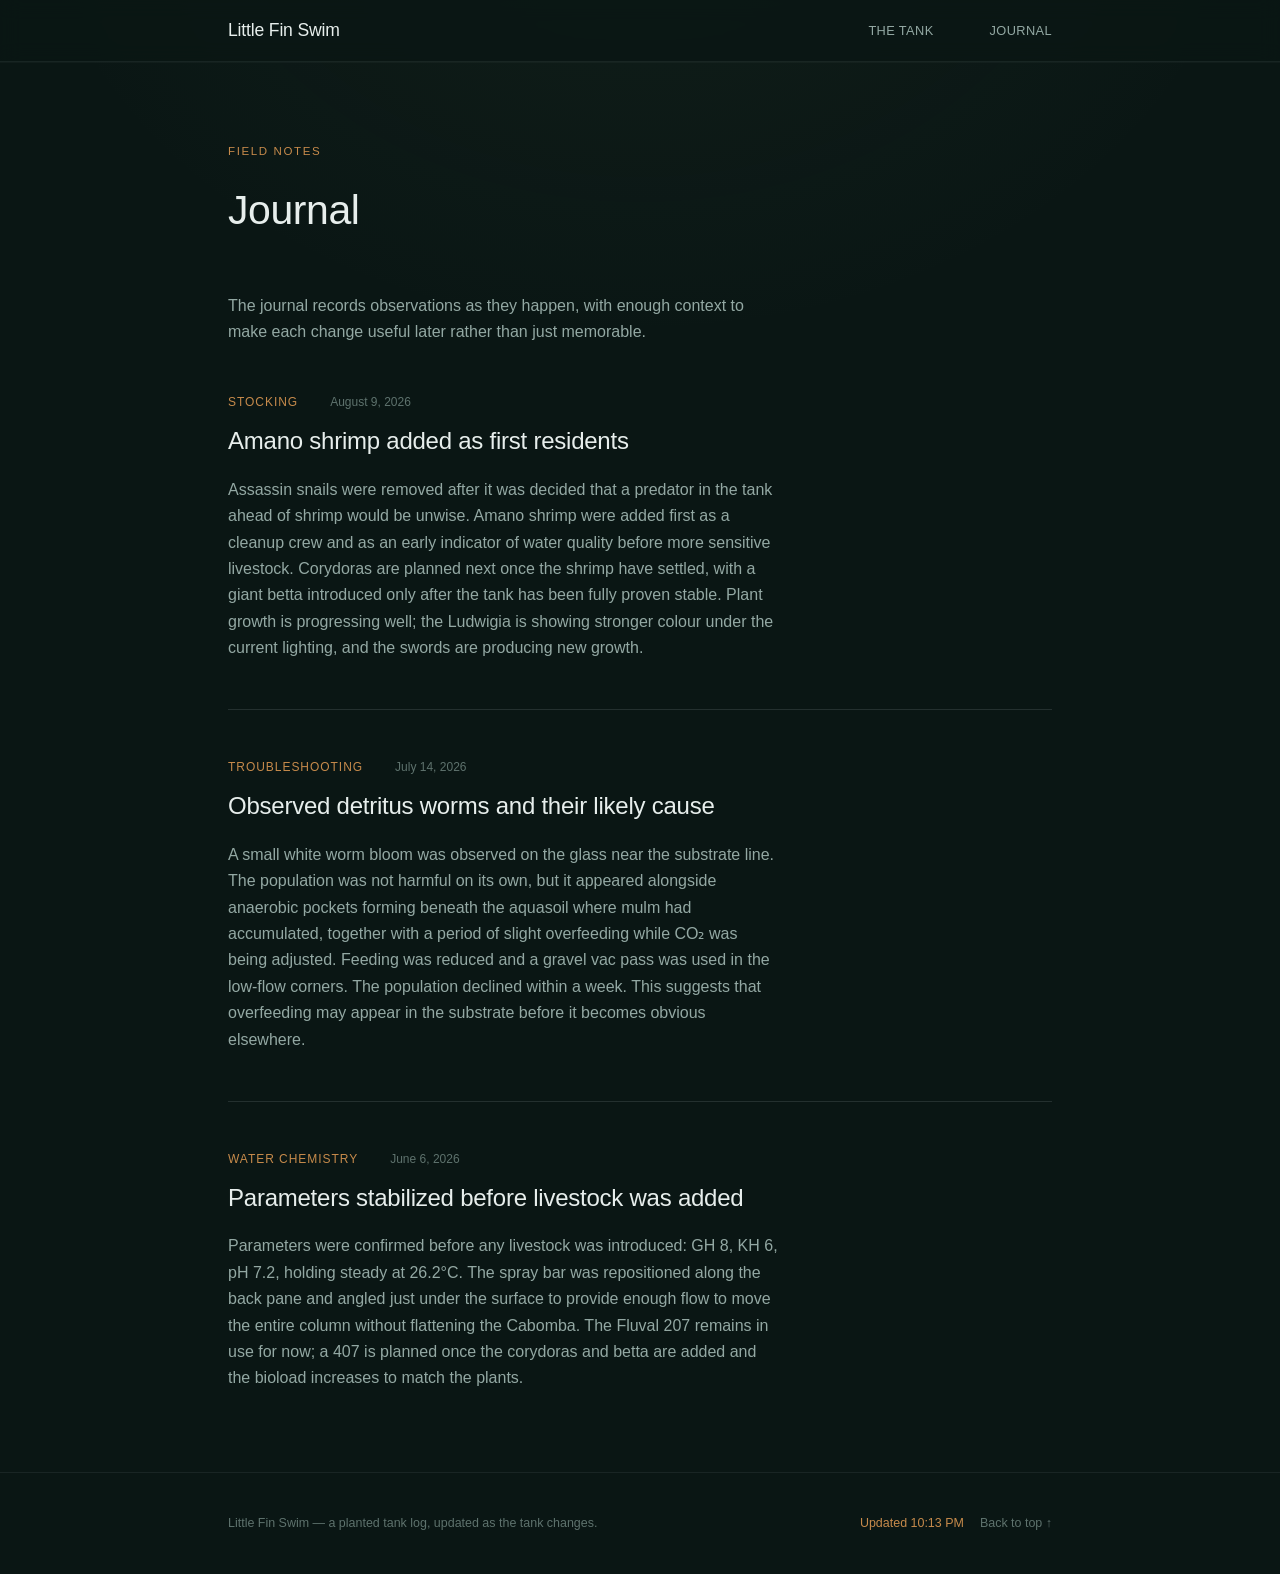
==== commit 7907236b: "Add a live updating footer status indicator Co-authored-by: ragingpersimmon <248596651+ragingpersimm" ====
--- a/journal/index.html
+++ b/journal/index.html
@@ -75,7 +75,10 @@
 <footer class="site-footer">
   <div class="wrap site-footer__inner">
     <p>Little Fin Swim — a planted tank log, updated as the tank changes.</p>
-    <a href="#main-content" class="back-to-top">Back to top ↑</a>
+    <div class="footer__meta">
+      <span id="live-update" class="footer__status" aria-live="polite">Refreshing…</span>
+      <a href="#main-content" class="back-to-top">Back to top ↑</a>
+    </div>
   </div>
 </footer>
 
--- a/style.css
+++ b/style.css
@@ -755,6 +755,17 @@
   color: var(--color-text-faint);
 }
 
+.footer__meta {
+  display: inline-flex;
+  align-items: center;
+  gap: var(--space-2);
+  flex-wrap: wrap;
+}
+
+.footer__status {
+  color: var(--color-amber);
+}
+
 .back-to-top { text-decoration: none; }
 .back-to-top:hover { color: var(--color-surface); }
 
